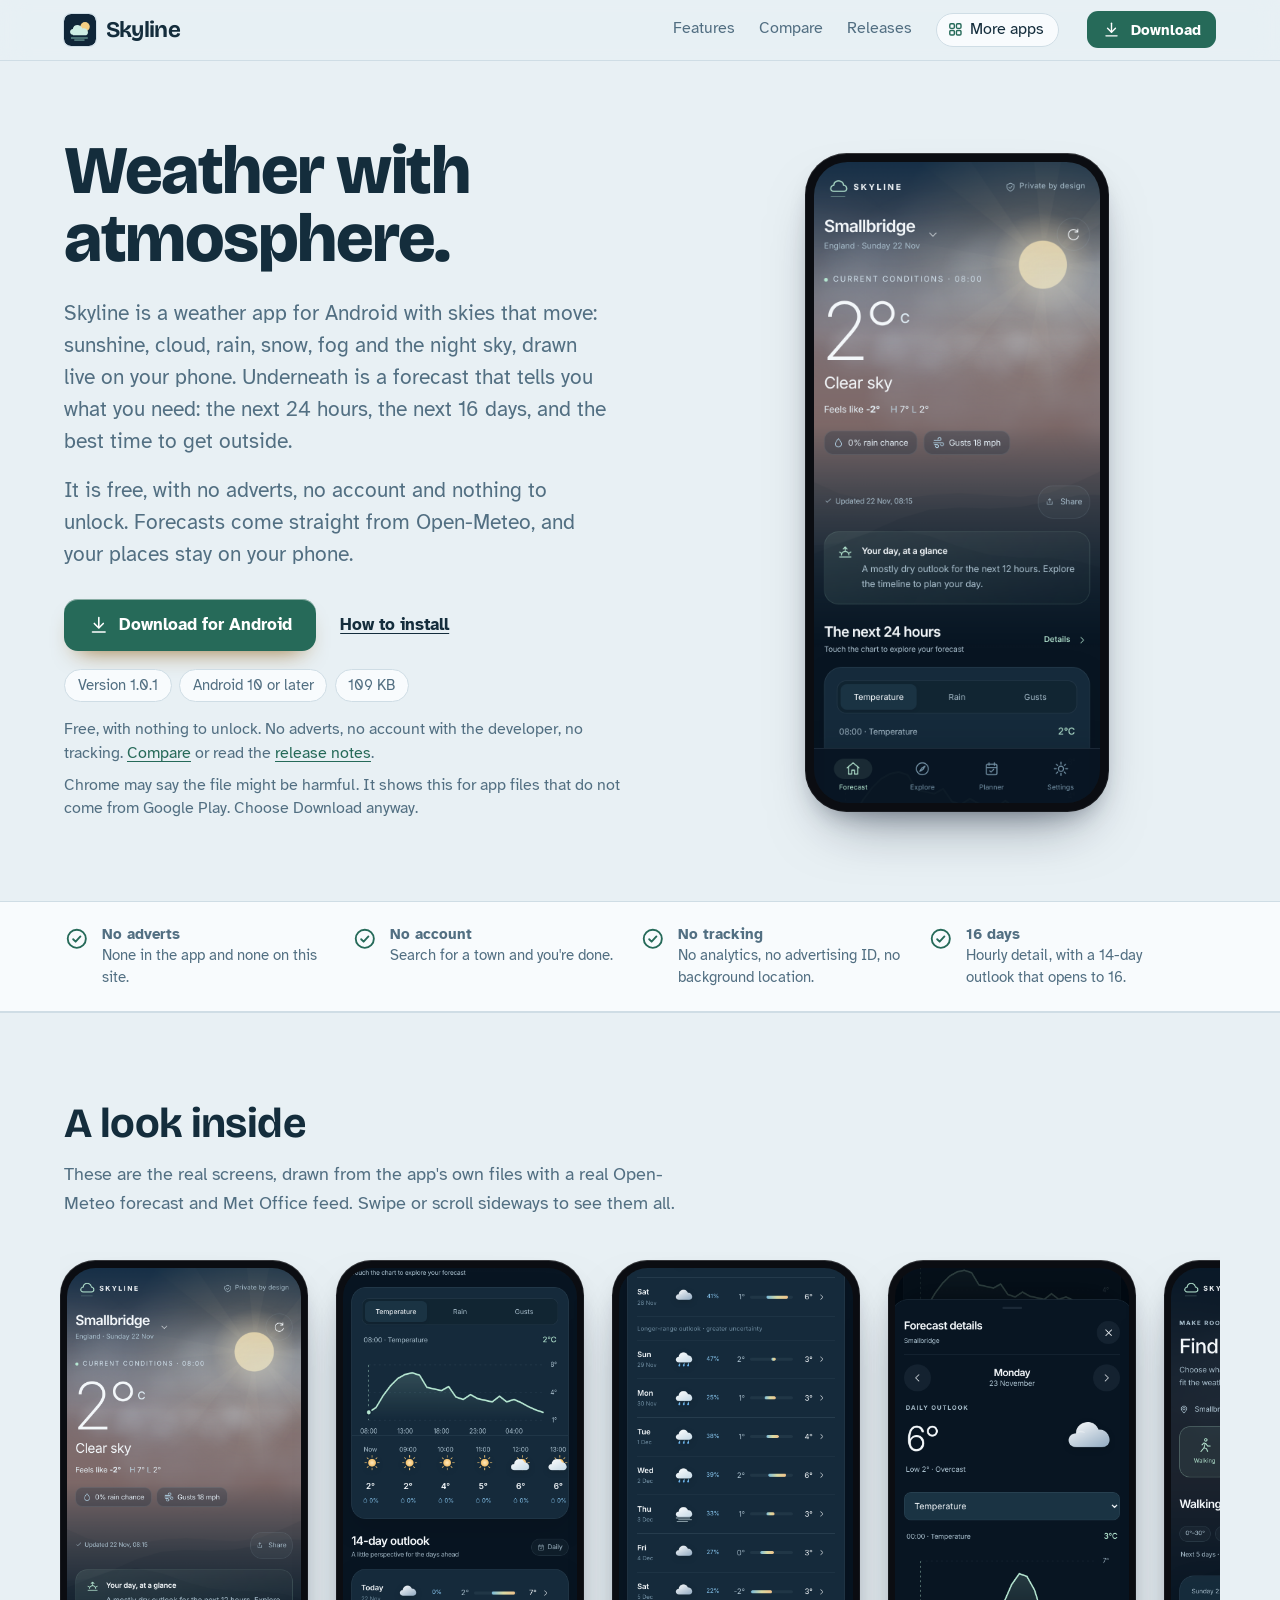
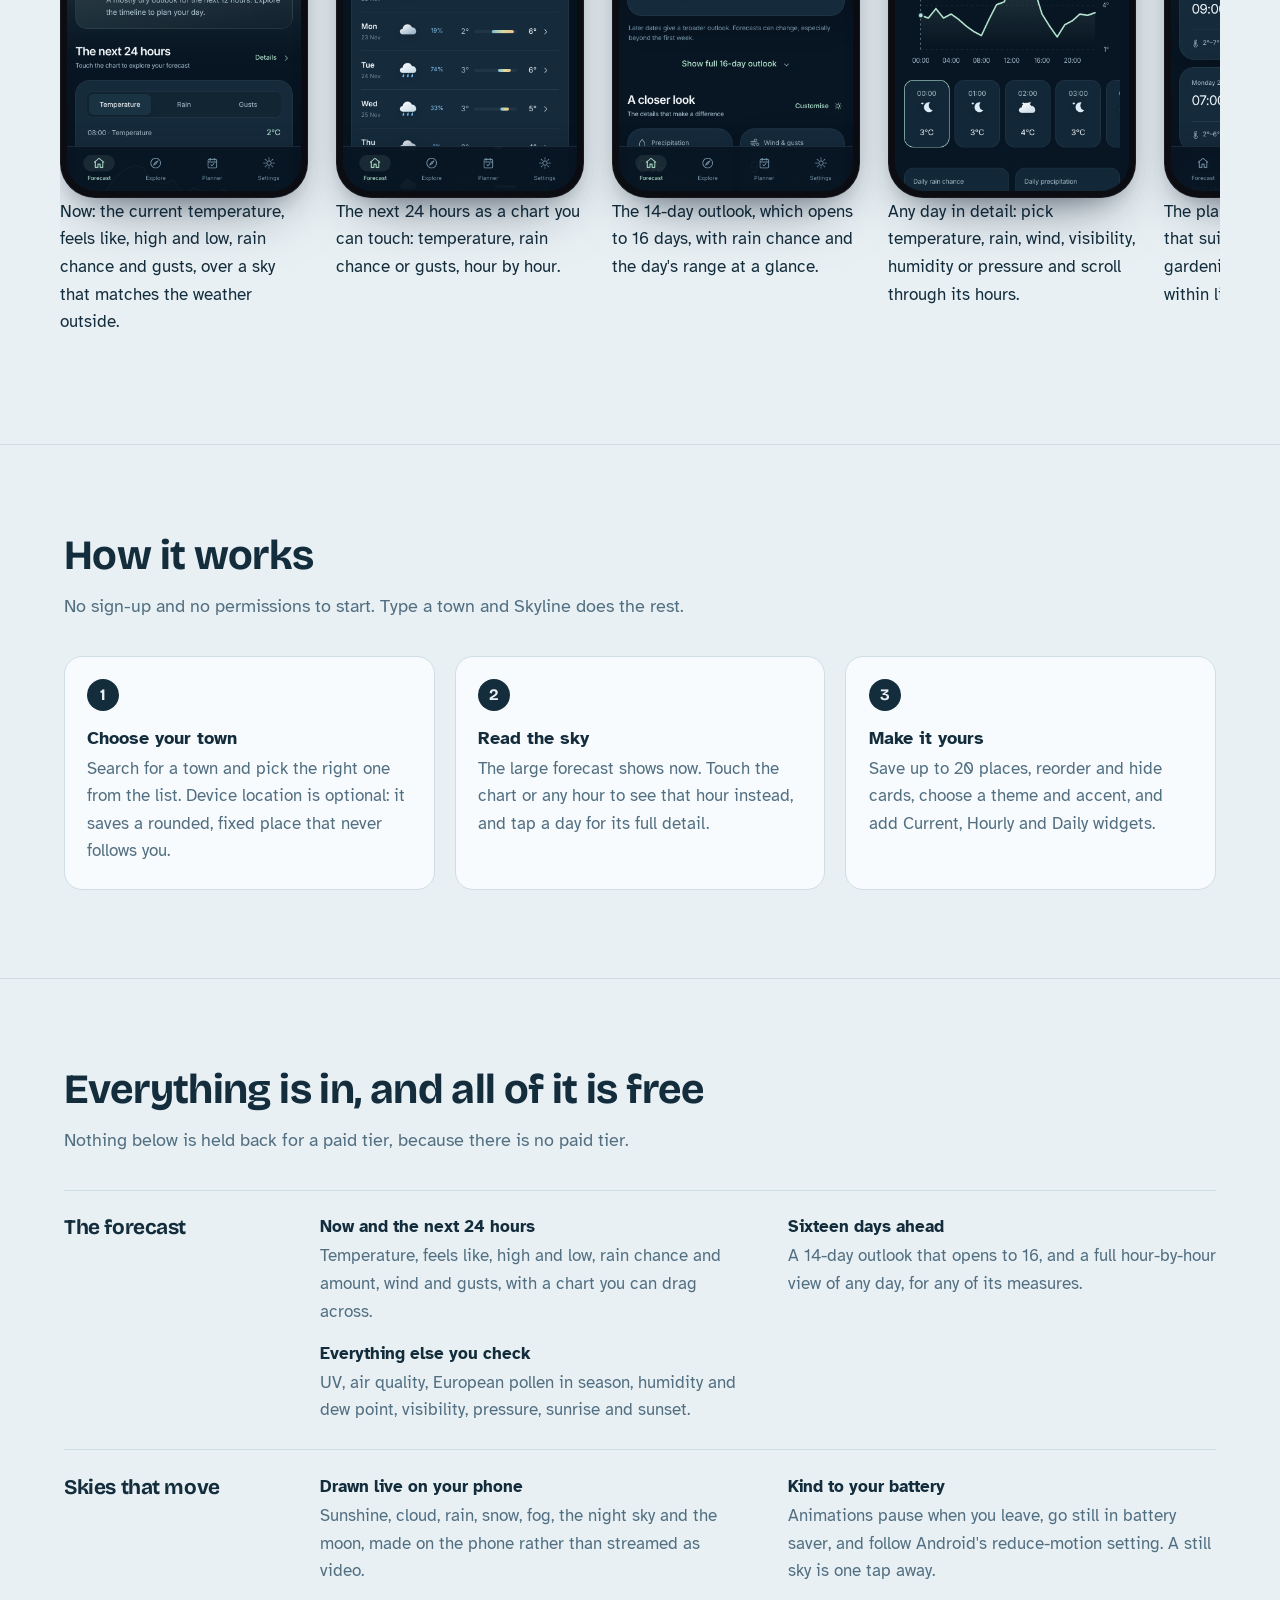
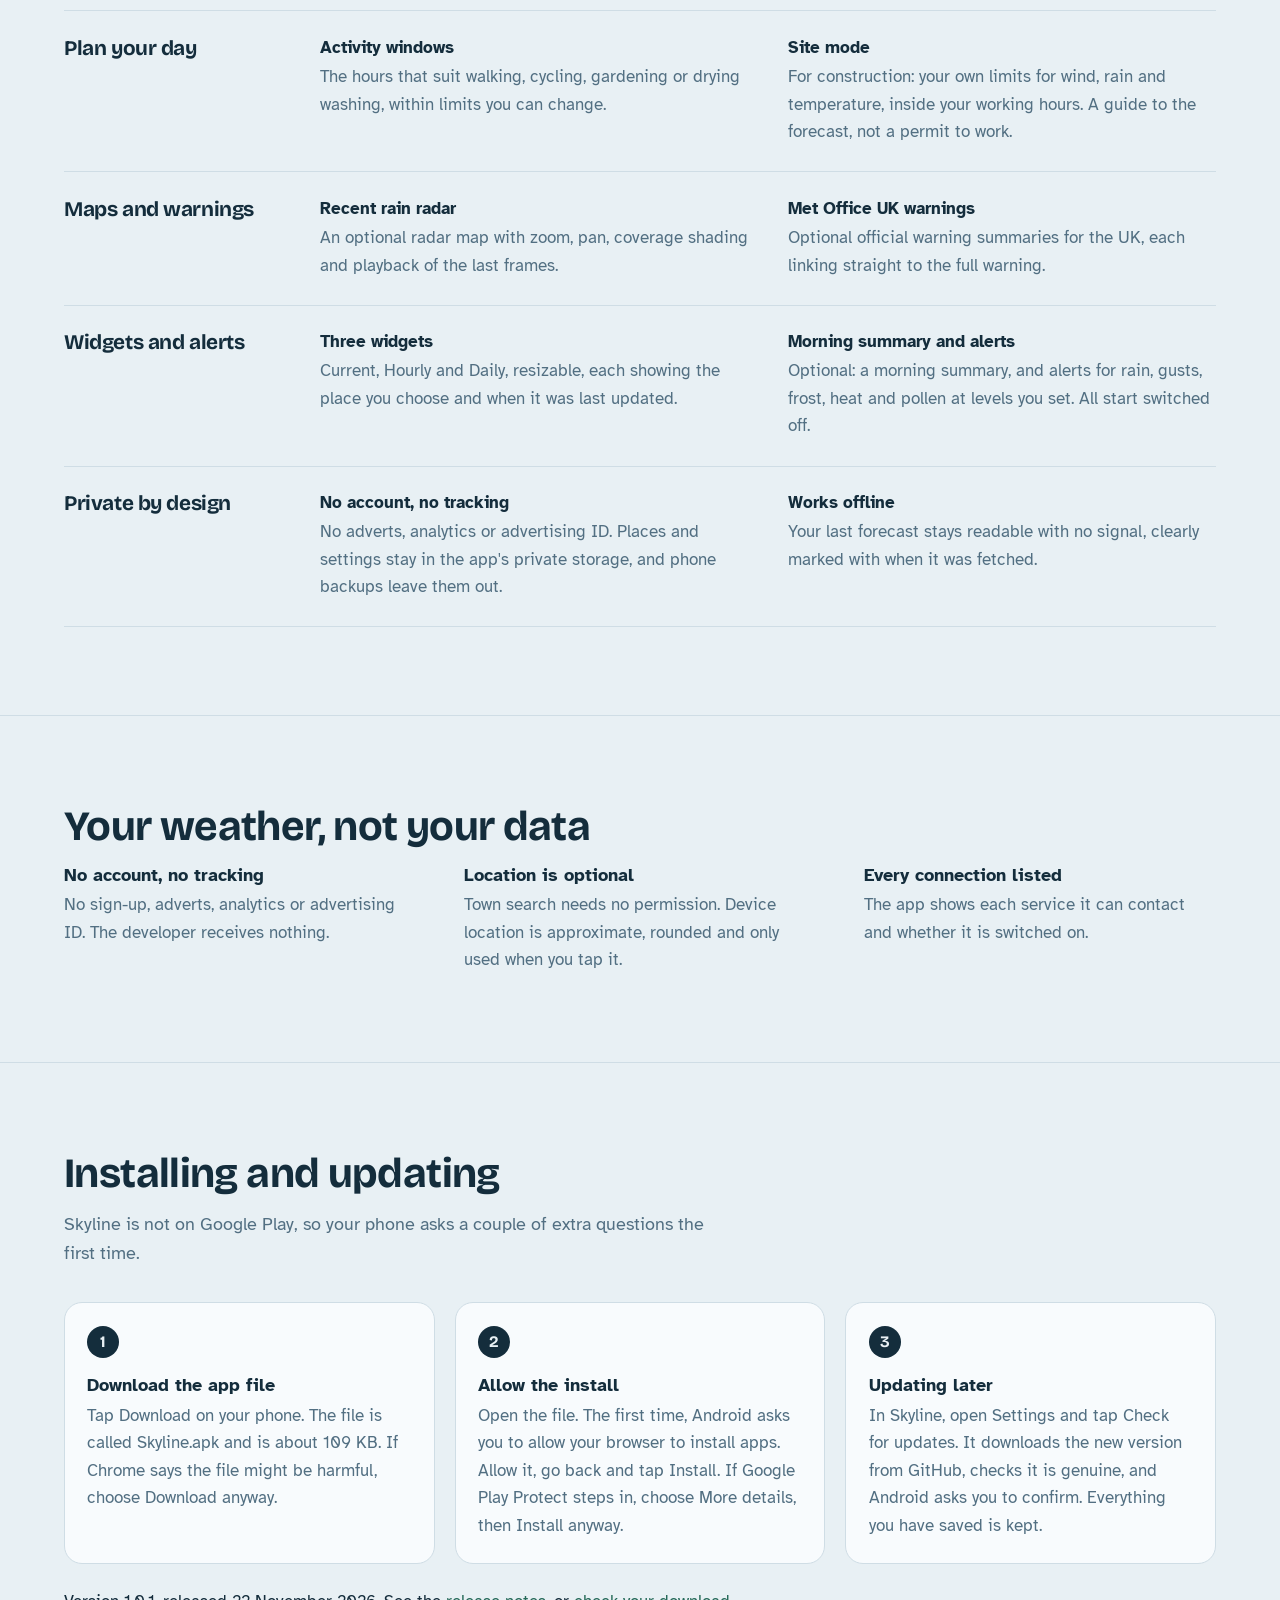
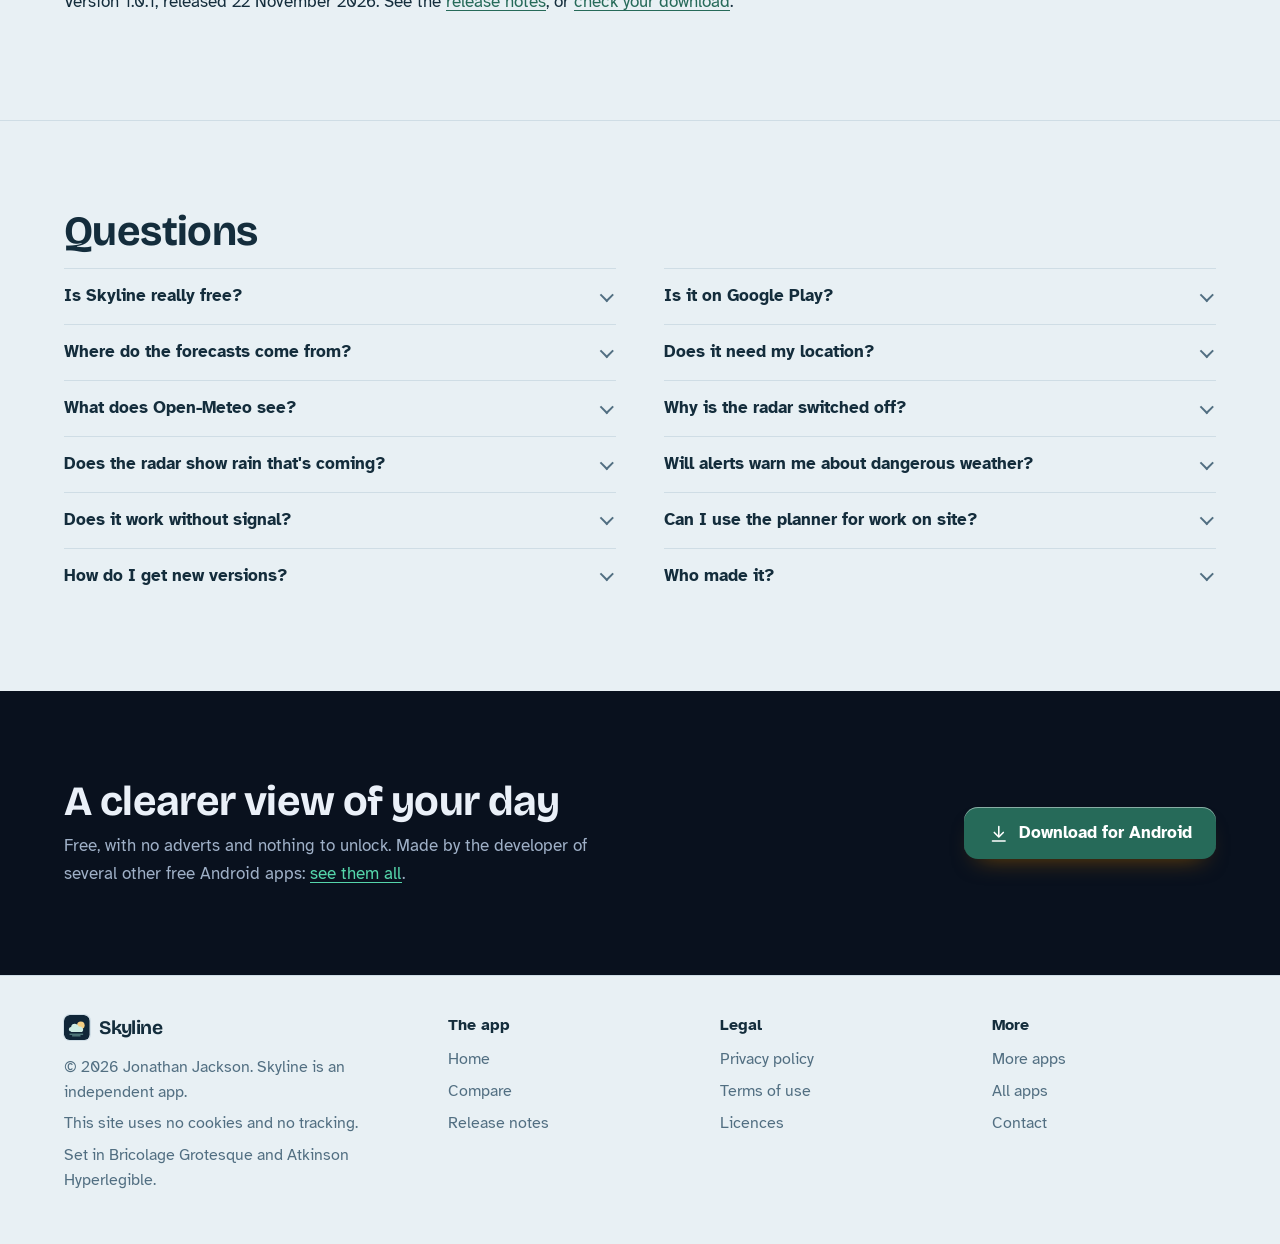
==== index.html @ 141fc707 "Skyline website and release workflow" ====
<!DOCTYPE html>
<html lang="en-GB">
<head>
<meta charset="utf-8">
<meta name="viewport" content="width=device-width, initial-scale=1">
<title>Skyline: a free, private weather app for Android with animated skies</title>
<meta name="description" content="Skyline is a free Android weather app with live animated skies, hourly charts, a 16-day outlook, air quality and pollen, an activity planner, rain radar, Met Office UK warnings and three widgets. No adverts, no account, no tracking.">
<meta name="author" content="Jonathan Jackson">
<link rel="canonical" href="https://customgpter.github.io/skyline/">
<meta name="theme-color" content="#e8f0f4" media="(prefers-color-scheme: light)">
<meta name="theme-color" content="#081522" media="(prefers-color-scheme: dark)">
<meta property="og:type" content="website">
<meta property="og:site_name" content="Skyline">
<meta property="og:title" content="Skyline: a free, private weather app for Android with animated skies">
<meta property="og:description" content="Skyline is a free Android weather app with live animated skies, hourly charts, a 16-day outlook, air quality and pollen, an activity planner, rain radar, Met Office UK warnings and three widgets. No adverts, no account, no tracking.">
<meta property="og:url" content="https://customgpter.github.io/skyline/">
<meta property="og:image" content="https://customgpter.github.io/skyline/assets/og.png">
<meta property="og:image:width" content="1200">
<meta property="og:image:height" content="630">
<meta property="og:image:alt" content="Skyline&#x27;s forecast screen: the current temperature over an animated sky, with the next 24 hours below">
<meta property="og:locale" content="en_GB">
<meta name="twitter:card" content="summary_large_image">
<link rel="icon" href="./assets/favicon.svg" type="image/svg+xml">
<link rel="apple-touch-icon" href="./assets/apple-touch-icon.png">
<link rel="preload" href="./assets/fonts/bricolage-grotesque-latin.woff2" as="font" type="font/woff2" crossorigin>
<link rel="preload" href="./assets/fonts/atkinson-hyperlegible-latin-400-normal.woff2" as="font" type="font/woff2" crossorigin>
<link rel="stylesheet" href="./assets/site.css?v=1">
<link rel="stylesheet" href="./assets/house.css?v=1">
<link rel="stylesheet" href="./assets/apps-list.css?v=1">
<script src="./assets/apps-list.js?v=1" defer></script>
<script type="application/ld+json">{"@context":"https://schema.org","@type":"SoftwareApplication","name":"Skyline","url":"https://customgpter.github.io/skyline/","description":"Skyline is a free Android weather app with live animated skies, hourly charts, a 16-day outlook, air quality and pollen, an activity planner, rain radar, Met Office UK warnings and three widgets. No adverts, no account, no tracking.","applicationCategory":"WeatherApplication","operatingSystem":"Android 10 or later","softwareVersion":"1.0.1","downloadUrl":"https://github.com/CustomGPTer/skyline/releases/latest/download/Skyline.apk","releaseNotes":"https://customgpter.github.io/skyline/releases.html","offers":{"@type":"Offer","price":"0","priceCurrency":"GBP"},"inLanguage":"en-GB","image":"https://customgpter.github.io/skyline/assets/og.png","featureList":["Now and the next 24 hours","Sixteen days ahead","Everything else you check","Drawn live on your phone","Kind to your battery","Activity windows","Site mode","Recent rain radar","Met Office UK warnings","Three widgets","Morning summary and alerts","No account, no tracking"],"author":{"@type":"Person","name":"Jonathan Jackson"}}</script>
<script type="application/ld+json">{"@context":"https://schema.org","@type":"FAQPage","mainEntity":[{"@type":"Question","name":"Is Skyline really free?","acceptedAnswer":{"@type":"Answer","text":"Yes. There is no paid version, no subscription and no adverts, and nothing in the app is locked."}},{"@type":"Question","name":"Is it on Google Play?","acceptedAnswer":{"@type":"Answer","text":"No. Skyline is a personal project and is downloaded from this site as an Android app file. It needs Android 10 or later and an up-to-date Android System WebView, which comes with every current phone."}},{"@type":"Question","name":"Where do the forecasts come from?","acceptedAnswer":{"@type":"Answer","text":"From Open-Meteo, which combines forecasts from national weather services, including the Met Office's models for the UK. Skyline asks Open-Meteo directly. There is no Skyline server in between."}},{"@type":"Question","name":"Does it need my location?","acceptedAnswer":{"@type":"Answer","text":"No. You can search for a town without giving any permission. If you tap Use approximate location, Android gives Skyline a rough position once, which is rounded to about 2 km and saved as a fixed place. It never follows you and never runs in the background."}},{"@type":"Question","name":"What does Open-Meteo see?","acceptedAnswer":{"@type":"Answer","text":"Your IP address, the town names you search for and the rounded position of each place you look at. Open-Meteo says its troubleshooting logs may hold positions and are deleted after 90 days. Skyline is private, but no weather app that fetches a forecast can be anonymous."}},{"@type":"Question","name":"Why is the radar switched off?","acceptedAnswer":{"@type":"Answer","text":"The radar and the Met Office feed contact other services (RainViewer, OpenStreetMap and the Met Office), so they wait until you turn them on. You can switch each off again in Settings."}},{"@type":"Question","name":"Does the radar show rain that's coming?","acceptedAnswer":{"@type":"Answer","text":"No. It shows the last two hours or so of radar, not a forecast. Clear patches on the map are not a promise of dry weather."}},{"@type":"Question","name":"Will alerts warn me about dangerous weather?","acceptedAnswer":{"@type":"Answer","text":"Skyline's alerts are based on the forecast and checked when Android allows, so they can be late. They are not official warnings and not an emergency service. Official UK warnings are in Explore, and on the Met Office website."}},{"@type":"Question","name":"Does it work without signal?","acceptedAnswer":{"@type":"Answer","text":"Yes. Your last forecast for each place stays on the phone and shows when it was fetched. You need a connection to refresh it."}},{"@type":"Question","name":"Can I use the planner for work on site?","acceptedAnswer":{"@type":"Answer","text":"Site mode helps you see when the forecast meets your own limits for wind, rain and temperature. It does not replace your RAMS, equipment limits, permits or judgement on the day."}},{"@type":"Question","name":"How do I get new versions?","acceptedAnswer":{"@type":"Answer","text":"Open Settings and tap Check for updates. Skyline asks GitHub, downloads the new version if there is one, checks it is genuine, and Android asks you to confirm. Your places and settings are kept."}},{"@type":"Question","name":"Who made it?","acceptedAnswer":{"@type":"Answer","text":"Skyline is made by Jonathan Jackson, an independent developer in the United Kingdom. It is not connected with Open-Meteo, the Met Office, RainViewer or OpenStreetMap."}}]}</script>
</head>
<body>
<a class="skip" href="#main">Skip to content</a>
<header class="masthead">
<div class="wrap">
<a class="brand" href="./" aria-label="Skyline home"><svg viewBox="0 0 108 108" aria-hidden="true"><rect width="108" height="108" rx="24" fill="#102638"/><circle cx="71" cy="43" r="16" fill="#F4CE83"/><path fill="#CEEDE4" d="M30,70C17,70 18,51 30,51C30,34 56,31 62,49C78,44 88,65 75,72L30,72Z"/><path d="M25,81L79,81M36,88L68,88" fill="none" stroke="#92CDBE" stroke-width="3" stroke-linecap="round"/></svg><span>Skyline</span></a>
<nav aria-label="Main"><ul><li><a href="./#features">Features</a></li><li><a href="./compare.html">Compare</a></li><li><a href="./releases.html">Releases</a></li><li><a class="more-apps" href="./more-apps.html"><svg class="ico" viewBox="0 0 24 24" aria-hidden="true"><rect x="4" y="4" width="6.5" height="6.5" rx="1.6"/><rect x="13.5" y="4" width="6.5" height="6.5" rx="1.6"/><rect x="4" y="13.5" width="6.5" height="6.5" rx="1.6"/><rect x="13.5" y="13.5" width="6.5" height="6.5" rx="1.6"/></svg>More apps</a></li></ul></nav>
<a class="button small" href="https://github.com/CustomGPTer/skyline/releases/latest/download/Skyline.apk"><svg class="ico" viewBox="0 0 24 24" aria-hidden="true"><path d="M12 4v11"/><path d="M7 10.5l5 5 5-5"/><path d="M5 20h14"/></svg>Download</a>
</div>
</header>
<main id="main">
<div class="hero">
<div class="wrap hero-grid">
<div class="hero-copy">
<h1>Weather with atmosphere.</h1>
<p class="lede">Skyline is a weather app for Android with skies that move: sunshine, cloud, rain, snow, fog and the night sky, drawn live on your phone. Underneath is a forecast that tells you what you need: the next 24 hours, the next 16 days, and the best time to get outside.</p><p class="lede">It is free, with no adverts, no account and nothing to unlock. Forecasts come straight from Open-Meteo, and your places stay on your phone.</p>

<p class="get" id="download"><a class="button" href="https://github.com/CustomGPTer/skyline/releases/latest/download/Skyline.apk"><svg class="ico" viewBox="0 0 24 24" aria-hidden="true"><path d="M12 4v11"/><path d="M7 10.5l5 5 5-5"/><path d="M5 20h14"/></svg>Download for Android</a><a class="aside" href="#install">How to install</a></p>
<ul class="pills"><li>Version 1.0.1</li><li>Android 10 or later</li><li>109 KB</li></ul>
<p class="facts">Free, with nothing to unlock. No adverts, no account with the developer, no tracking. <a href="compare.html">Compare</a> or read the <a href="releases.html">release notes</a>.</p>
<p class="facts">Chrome may say the file might be harmful. It shows this for app files that do not come from Google Play. Choose Download anyway.</p>
</div>
<div class="hero-phone"><div class="phone"><img src="./assets/screens/forecast.png" alt="Now: the current temperature, feels like, high and low, rain chance and gusts, over a sky that matches the weather outside." width="393" height="852" fetchpriority="high"></div></div>
</div>
</div>

<section class="promises" aria-label="In short">
<div class="wrap"><ul><li><svg class="ico" viewBox="0 0 24 24" aria-hidden="true"><circle cx="12" cy="12" r="8.5"/><path d="M8.6 12.4l2.3 2.3 4.5-4.9"/></svg><span><b>No adverts</b><span>None in the app and none on this site.</span></span></li><li><svg class="ico" viewBox="0 0 24 24" aria-hidden="true"><circle cx="12" cy="12" r="8.5"/><path d="M8.6 12.4l2.3 2.3 4.5-4.9"/></svg><span><b>No account</b><span>Search for a town and you&#x27;re done.</span></span></li><li><svg class="ico" viewBox="0 0 24 24" aria-hidden="true"><circle cx="12" cy="12" r="8.5"/><path d="M8.6 12.4l2.3 2.3 4.5-4.9"/></svg><span><b>No tracking</b><span>No analytics, no advertising ID, no background location.</span></span></li><li><svg class="ico" viewBox="0 0 24 24" aria-hidden="true"><circle cx="12" cy="12" r="8.5"/><path d="M8.6 12.4l2.3 2.3 4.5-4.9"/></svg><span><b>16 days</b><span>Hourly detail, with a 14-day outlook that opens to 16.</span></span></li></ul></div>
</section>

<section id="screens" aria-labelledby="screens-h">
<div class="wrap">
<h2 id="screens-h">A look inside</h2>
<p class="intro">These are the real screens, drawn from the app&#x27;s own files with a real Open-Meteo forecast and Met Office feed. Swipe or scroll sideways to see them all.</p>
<div class="gallery" tabindex="0" role="region" aria-label="Screens from Skyline"><figure class="shot"><div class="phone"><img src="./assets/screens/forecast.png" alt="Now: the current temperature, feels like, high and low, rain chance and gusts, over a sky that matches the weather outside." width="393" height="852" loading="eager" decoding="async"></div><figcaption>Now: the current temperature, feels like, high and low, rain chance and gusts, over a sky that matches the weather outside.</figcaption></figure><figure class="shot"><div class="phone"><img src="./assets/screens/hourly.png" alt="The next 24 hours as a chart you can touch: temperature, rain chance or gusts, hour by hour." width="393" height="852" loading="eager" decoding="async"></div><figcaption>The next 24 hours as a chart you can touch: temperature, rain chance or gusts, hour by hour.</figcaption></figure><figure class="shot"><div class="phone"><img src="./assets/screens/daily.png" alt="The 14-day outlook, which opens to 16 days, with rain chance and the day&#x27;s range at a glance." width="393" height="852" loading="eager" decoding="async"></div><figcaption>The 14-day outlook, which opens to 16 days, with rain chance and the day&#x27;s range at a glance.</figcaption></figure><figure class="shot"><div class="phone"><img src="./assets/screens/details.png" alt="Any day in detail: pick temperature, rain, wind, visibility, humidity or pressure and scroll through its hours." width="393" height="852" loading="eager" decoding="async"></div><figcaption>Any day in detail: pick temperature, rain, wind, visibility, humidity or pressure and scroll through its hours.</figcaption></figure><figure class="shot"><div class="phone"><img src="./assets/screens/planner.png" alt="The planner finds the windows that suit walking, cycling, gardening or drying washing, within limits you set." width="393" height="852" loading="eager" decoding="async"></div><figcaption>The planner finds the windows that suit walking, cycling, gardening or drying washing, within limits you set.</figcaption></figure><figure class="shot"><div class="phone"><img src="./assets/screens/warnings.png" alt="Official Met Office UK warnings, each linked to the full warning. Off until you switch it on." width="393" height="852" loading="eager" decoding="async"></div><figcaption>Official Met Office UK warnings, each linked to the full warning. Off until you switch it on.</figcaption></figure><figure class="shot"><div class="phone"><img src="./assets/screens/privacy.png" alt="Privacy in plain language: every connection the app can make, and whether it is on." width="393" height="852" loading="eager" decoding="async"></div><figcaption>Privacy in plain language: every connection the app can make, and whether it is on.</figcaption></figure><figure class="shot"><div class="phone"><img src="./assets/screens/forecast-light.png" alt="The same forecast in the daylight theme. There are also dark, AMOLED black and follow-system themes." width="393" height="852" loading="eager" decoding="async"></div><figcaption>The same forecast in the daylight theme. There are also dark, AMOLED black and follow-system themes.</figcaption></figure></div>
</div>
</section>

<section id="how" aria-labelledby="how-h">
<div class="wrap">
<h2 id="how-h">How it works</h2>
<p class="intro">No sign-up and no permissions to start. Type a town and Skyline does the rest.</p>
<ol class="steps"><li><h3>Choose your town</h3><p>Search for a town and pick the right one from the list. Device location is optional: it saves a rounded, fixed place that never follows you.</p></li><li><h3>Read the sky</h3><p>The large forecast shows now. Touch the chart or any hour to see that hour instead, and tap a day for its full detail.</p></li><li><h3>Make it yours</h3><p>Save up to 20 places, reorder and hide cards, choose a theme and accent, and add Current, Hourly and Daily widgets.</p></li></ol>
</div>
</section>

<section id="features" aria-labelledby="features-h">
<div class="wrap">
<h2 id="features-h">Everything is in, and all of it is free</h2>
<p class="intro">Nothing below is held back for a paid tier, because there is no paid tier.</p>
<div class="groups"><div class="group"><h3>The forecast</h3><dl><div><dt>Now and the next 24 hours</dt><dd>Temperature, feels like, high and low, rain chance and amount, wind and gusts, with a chart you can drag across.</dd></div><div><dt>Sixteen days ahead</dt><dd>A 14-day outlook that opens to 16, and a full hour-by-hour view of any day, for any of its measures.</dd></div><div><dt>Everything else you check</dt><dd>UV, air quality, European pollen in season, humidity and dew point, visibility, pressure, sunrise and sunset.</dd></div></dl></div><div class="group"><h3>Skies that move</h3><dl><div><dt>Drawn live on your phone</dt><dd>Sunshine, cloud, rain, snow, fog, the night sky and the moon, made on the phone rather than streamed as video.</dd></div><div><dt>Kind to your battery</dt><dd>Animations pause when you leave, go still in battery saver, and follow Android's reduce-motion setting. A still sky is one tap away.</dd></div></dl></div><div class="group"><h3>Plan your day</h3><dl><div><dt>Activity windows</dt><dd>The hours that suit walking, cycling, gardening or drying washing, within limits you can change.</dd></div><div><dt>Site mode</dt><dd>For construction: your own limits for wind, rain and temperature, inside your working hours. A guide to the forecast, not a permit to work.</dd></div></dl></div><div class="group"><h3>Maps and warnings</h3><dl><div><dt>Recent rain radar</dt><dd>An optional radar map with zoom, pan, coverage shading and playback of the last frames.</dd></div><div><dt>Met Office UK warnings</dt><dd>Optional official warning summaries for the UK, each linking straight to the full warning.</dd></div></dl></div><div class="group"><h3>Widgets and alerts</h3><dl><div><dt>Three widgets</dt><dd>Current, Hourly and Daily, resizable, each showing the place you choose and when it was last updated.</dd></div><div><dt>Morning summary and alerts</dt><dd>Optional: a morning summary, and alerts for rain, gusts, frost, heat and pollen at levels you set. All start switched off.</dd></div></dl></div><div class="group"><h3>Private by design</h3><dl><div><dt>No account, no tracking</dt><dd>No adverts, analytics or advertising ID. Places and settings stay in the app's private storage, and phone backups leave them out.</dd></div><div><dt>Works offline</dt><dd>Your last forecast stays readable with no signal, clearly marked with when it was fetched.</dd></div></dl></div></div>
</div>
</section>

<section id="privacy" aria-labelledby="privacy-h">
<div class="wrap">
<h2 id="privacy-h">Your weather, not your data</h2>
<ul class="plain"><li><h3>No account, no tracking</h3><p>No sign-up, adverts, analytics or advertising ID. The developer receives nothing.</p></li><li><h3>Location is optional</h3><p>Town search needs no permission. Device location is approximate, rounded and only used when you tap it.</p></li><li><h3>Every connection listed</h3><p>The app shows each service it can contact and whether it is switched on.</p></li></ul>
</div>
</section>

<section id="install" aria-labelledby="install-h">
<div class="wrap">
<h2 id="install-h">Installing and updating</h2>
<p class="intro">Skyline is not on Google Play, so your phone asks a couple of extra questions the first time.</p>
<ol class="steps"><li><h3>Download the app file</h3><p>Tap Download on your phone. The file is called Skyline.apk and is about 109 KB. If Chrome says the file might be harmful, choose Download anyway.</p></li><li><h3>Allow the install</h3><p>Open the file. The first time, Android asks you to allow your browser to install apps. Allow it, go back and tap Install. If Google Play Protect steps in, choose More details, then Install anyway.</p></li><li><h3>Updating later</h3><p>In Skyline, open Settings and tap Check for updates. It downloads the new version from GitHub, checks it is genuine, and Android asks you to confirm. Everything you have saved is kept.</p></li></ol>
<p class="after-table">Version 1.0.1, released 22 November 2026. See the <a href="releases.html">release notes</a>, or <a href="releases.html#checking">check your download</a>.</p>
</div>
</section>

<section id="questions" aria-labelledby="questions-h">
<div class="wrap">
<h2 id="questions-h">Questions</h2>
<div class="faq"><details><summary>Is Skyline really free?</summary><p>Yes. There is no paid version, no subscription and no adverts, and nothing in the app is locked.</p></details><details><summary>Is it on Google Play?</summary><p>No. Skyline is a personal project and is downloaded from this site as an Android app file. It needs Android 10 or later and an up-to-date Android System WebView, which comes with every current phone.</p></details><details><summary>Where do the forecasts come from?</summary><p>From Open-Meteo, which combines forecasts from national weather services, including the Met Office's models for the UK. Skyline asks Open-Meteo directly. There is no Skyline server in between.</p></details><details><summary>Does it need my location?</summary><p>No. You can search for a town without giving any permission. If you tap Use approximate location, Android gives Skyline a rough position once, which is rounded to about 2 km and saved as a fixed place. It never follows you and never runs in the background.</p></details><details><summary>What does Open-Meteo see?</summary><p>Your IP address, the town names you search for and the rounded position of each place you look at. Open-Meteo says its troubleshooting logs may hold positions and are deleted after 90 days. Skyline is private, but no weather app that fetches a forecast can be anonymous.</p></details><details><summary>Why is the radar switched off?</summary><p>The radar and the Met Office feed contact other services (RainViewer, OpenStreetMap and the Met Office), so they wait until you turn them on. You can switch each off again in Settings.</p></details><details><summary>Does the radar show rain that&#x27;s coming?</summary><p>No. It shows the last two hours or so of radar, not a forecast. Clear patches on the map are not a promise of dry weather.</p></details><details><summary>Will alerts warn me about dangerous weather?</summary><p>Skyline's alerts are based on the forecast and checked when Android allows, so they can be late. They are not official warnings and not an emergency service. Official UK warnings are in Explore, and on the Met Office website.</p></details><details><summary>Does it work without signal?</summary><p>Yes. Your last forecast for each place stays on the phone and shows when it was fetched. You need a connection to refresh it.</p></details><details><summary>Can I use the planner for work on site?</summary><p>Site mode helps you see when the forecast meets your own limits for wind, rain and temperature. It does not replace your RAMS, equipment limits, permits or judgement on the day.</p></details><details><summary>How do I get new versions?</summary><p>Open Settings and tap Check for updates. Skyline asks GitHub, downloads the new version if there is one, checks it is genuine, and Android asks you to confirm. Your places and settings are kept.</p></details><details><summary>Who made it?</summary><p>Skyline is made by Jonathan Jackson, an independent developer in the United Kingdom. It is not connected with Open-Meteo, the Met Office, RainViewer or OpenStreetMap.</p></details></div>
</div>
</section>

<section class="closing" aria-labelledby="closing-h">
<div class="wrap">
<div><h2 id="closing-h">A clearer view of your day</h2><p>Free, with no adverts and nothing to unlock. Made by the developer of several other free Android apps: <a href="more-apps.html">see them all</a>.</p></div>
<a class="button" href="https://github.com/CustomGPTer/skyline/releases/latest/download/Skyline.apk"><svg class="ico" viewBox="0 0 24 24" aria-hidden="true"><path d="M12 4v11"/><path d="M7 10.5l5 5 5-5"/><path d="M5 20h14"/></svg>Download for Android</a>
</div>
</section>
</main>
<footer class="colophon">
<div class="wrap">
<div>
<a class="brand" href="./" aria-label="Skyline home"><svg viewBox="0 0 108 108" aria-hidden="true"><rect width="108" height="108" rx="24" fill="#102638"/><circle cx="71" cy="43" r="16" fill="#F4CE83"/><path fill="#CEEDE4" d="M30,70C17,70 18,51 30,51C30,34 56,31 62,49C78,44 88,65 75,72L30,72Z"/><path d="M25,81L79,81M36,88L68,88" fill="none" stroke="#92CDBE" stroke-width="3" stroke-linecap="round"/></svg><span>Skyline</span></a>
<p>&copy; 2026 Jonathan Jackson. Skyline is an independent app.</p>
<p>This site uses no cookies and no tracking.</p>
<p>Set in Bricolage Grotesque and Atkinson Hyperlegible.</p>
</div>
<nav aria-label="The app"><h2>The app</h2><ul>
<li><a href="./">Home</a></li>
<li><a href="./compare.html">Compare</a></li>
<li><a href="./releases.html">Release notes</a></li>

</ul></nav>
<nav aria-label="Legal"><h2>Legal</h2><ul>
<li><a href="./privacy.html">Privacy policy</a></li>
<li><a href="./terms.html">Terms of use</a></li>
<li><a href="./licences.html">Licences</a></li>
</ul></nav>
<nav aria-label="More"><h2>More</h2><ul>
<li><a href="./more-apps.html">More apps</a></li>
<li><a href="https://customgpter.github.io/">All apps</a></li>
<li><a href="https://github.com/CustomGPTer/skyline/issues">Contact</a></li>
</ul></nav>
</div>
</footer>
</body>
</html>
---- assets/site.css ----
@font-face{font-family:"Bricolage Grotesque";src:url("fonts/bricolage-grotesque-latin.woff2") format("woff2");font-weight:200 800;font-style:normal;font-display:swap}
@font-face{font-family:"Atkinson Hyperlegible";src:url("fonts/atkinson-hyperlegible-latin-400-normal.woff2") format("woff2");font-weight:400;font-style:normal;font-display:swap}
@font-face{font-family:"Atkinson Hyperlegible";src:url("fonts/atkinson-hyperlegible-latin-700-normal.woff2") format("woff2");font-weight:700;font-style:normal;font-display:swap}

/* Daylight page, night-time camera. The lamp colour is kept for the one thing to press and for what the camera has seen. */
:root{
  --page:#f2f5f9; --panel:#ffffff; --raised:#e8edf3; --ink:#0d1a2b; --soft:#465468; --rule:#d2dae4;
  --accent:#0a6a55; --accent-ink:#ffffff; --warn:#8a5200; --rec:#d3302f;
  --lamp:#ffb347; --lamp-ink:#231400; --lamp-text:#8a5200;
  --night:#09111e; --night-2:#111d30; --night-3:#1a2a43; --night-ink:#eaf0f8; --night-soft:#9fb0c7; --night-rule:#24364f; --iris:#55d6ab;
  --display:"Bricolage Grotesque","Atkinson Hyperlegible",system-ui,sans-serif;
  --sans:"Atkinson Hyperlegible",system-ui,-apple-system,"Segoe UI",Roboto,sans-serif;
  --mono:ui-monospace,SFMono-Regular,Menlo,Consolas,"Liberation Mono",monospace;
  color-scheme:light dark;
}
@media (prefers-color-scheme:dark){
  :root{--page:#0a111b; --panel:#111a27; --raised:#182434; --ink:#e9eef5; --soft:#a0aec0; --rule:#243247;
    --accent:#55d6ab; --accent-ink:#00281d; --warn:#ffb347; --rec:#ff6163; --lamp-text:#ffb347}
}

*,*::before,*::after{box-sizing:border-box}
html{-webkit-text-size-adjust:100%;scroll-behavior:smooth;scroll-padding-top:5.5rem}
@media (prefers-reduced-motion:reduce){html{scroll-behavior:auto}}
body{margin:0;background:var(--page);color:var(--ink);font:400 1.0625rem/1.62 var(--sans);text-rendering:optimizeLegibility;-webkit-font-smoothing:antialiased}
img,svg{max-width:100%;display:block}
a{color:var(--accent);text-decoration-thickness:.07em;text-underline-offset:.2em}
a:hover{text-decoration-thickness:.13em}
:focus-visible{outline:3px solid var(--lamp);outline-offset:3px;border-radius:6px}
code{font:.9em/1 var(--mono);overflow-wrap:anywhere}
h1,h2,h3{font-family:var(--display);font-weight:700;letter-spacing:-.015em;line-height:1.08;margin:0;text-wrap:balance}
p{margin:0 0 1rem}
.skip{position:absolute;left:-999px;top:0;background:var(--ink);color:var(--page);padding:.6rem 1rem;z-index:30;border-radius:0 0 8px 0}
.skip:focus{left:0}
.sr{position:absolute;width:1px;height:1px;overflow:hidden;clip-path:inset(50%);white-space:nowrap}
.wrap{width:min(72rem,100% - 2.5rem);margin-inline:auto}
.measure{max-width:44rem}
.ico{width:1.25em;height:1.25em;flex:none;fill:none;stroke:currentColor;stroke-width:1.75;stroke-linecap:round;stroke-linejoin:round}

/* ---------- masthead */
.masthead{position:sticky;top:0;z-index:20;background:color-mix(in srgb,var(--page) 88%,transparent);-webkit-backdrop-filter:blur(14px) saturate(1.3);backdrop-filter:blur(14px) saturate(1.3);border-bottom:1px solid var(--rule)}
.masthead .wrap{display:flex;flex-wrap:wrap;align-items:center;gap:.35rem 1.75rem;padding-block:.7rem}
.brand{display:inline-flex;align-items:center;gap:.6rem;font:700 1.4rem/1 var(--display);letter-spacing:-.03em;color:var(--ink);text-decoration:none;margin-right:auto}
.brand svg{width:2rem;height:2rem;flex:none;border-radius:.5rem;box-shadow:0 0 0 1px var(--rule)}
.masthead nav ul{display:flex;flex-wrap:wrap;align-items:center;gap:.15rem 1.5rem;list-style:none;margin:0;padding:0;font-size:1rem;line-height:1.3}
.masthead nav a{display:inline-flex;align-items:center;gap:.4rem;color:var(--soft);text-decoration:none;padding-block:.45rem;border-bottom:2px solid transparent}
.masthead nav a:hover{color:var(--ink)}
.masthead nav a[aria-current="page"]{color:var(--ink);border-bottom-color:var(--lamp)}
.masthead nav a.more-apps{color:var(--ink);border:1px solid var(--rule);border-radius:999px;padding:.34rem .85rem .34rem .65rem;background:var(--panel)}
.masthead nav a.more-apps .ico{width:1.05em;height:1.05em;color:var(--accent);stroke-width:2}
.masthead nav a.more-apps:hover,.masthead nav a.more-apps[aria-current="page"]{border-color:var(--accent)}
.button{display:inline-flex;align-items:center;gap:.6rem;background:var(--lamp);color:var(--lamp-ink);font:700 1.08rem/1.2 var(--sans);text-decoration:none;padding:.95rem 1.5rem;border-radius:14px;box-shadow:0 1px 0 rgba(255,255,255,.45) inset,0 12px 24px -14px rgba(138,82,0,.9)}
.button:hover{background:#ffc56e}
.button:active{transform:translateY(1px)}
.button.small{font-size:.95rem;padding:.55rem .95rem;border-radius:11px;box-shadow:none}
.button.quiet{background:none;box-shadow:none;border:1px solid var(--rule);color:var(--ink)}
.button.quiet:hover{border-color:var(--ink);background:none}
@media (max-width:52rem){
  .masthead nav{order:3;flex:1 0 100%}
  .masthead nav ul{gap:.1rem .85rem;font-size:.95rem}
  .masthead nav .wide{display:none}
}
@media (max-width:24rem){.masthead nav a.more-apps .ico{display:none}.masthead nav a.more-apps{padding-inline:.7rem}}

/* ---------- hero */
.hero{padding-block:clamp(2.2rem,6vw,4.75rem) clamp(2.5rem,6vw,4.5rem);overflow:hidden}
.hero-grid{display:grid;gap:clamp(2.25rem,5vw,4rem);align-items:center}
@media (min-width:62rem){.hero-grid{grid-template-columns:minmax(0,11fr) minmax(0,10fr)}}
.hero h1{font-size:clamp(2.6rem,6vw,4.25rem);font-weight:800;line-height:1;letter-spacing:-.022em;margin-bottom:1.5rem}
.lede{font-size:clamp(1.14rem,2vw,1.3rem);line-height:1.55;color:var(--soft);margin:0 0 1rem;max-width:34rem}
.get{display:flex;flex-wrap:wrap;align-items:center;gap:.9rem 1.5rem;margin:1.8rem 0 1.1rem}
.get .aside{font-weight:700;color:var(--ink)}
.facts{font-size:.98rem;line-height:1.5;color:var(--soft);margin:0 0 .5rem;max-width:36rem}
.pills{display:flex;flex-wrap:wrap;gap:.45rem;list-style:none;margin:0 0 1rem;padding:0;font-size:.95rem}
.pills li{border:1px solid var(--rule);border-radius:999px;padding:.22rem .8rem;background:var(--panel);color:var(--soft)}

/* the monitor: the camera's view, the day beneath it, and the alert it sends */
.monitor{position:relative;max-width:36rem;margin-inline:auto;width:100%;padding-bottom:3.1rem}
@media (min-width:62rem){.monitor{margin-inline:auto 0}}
.screen{position:relative;background:var(--night);border-radius:22px;padding:.6rem;box-shadow:0 0 0 1px var(--night-rule),0 30px 60px -30px rgba(9,17,30,.75)}
.cam{position:relative;border-radius:15px;overflow:hidden;aspect-ratio:16/10;background:#0b1626}
.cam svg{width:100%;height:100%}
.cam text{font:700 15px var(--sans);fill:#231400}
.hud{position:absolute;display:inline-flex;align-items:center;gap:.4rem;font:700 .76rem/1 var(--sans);color:var(--night-ink);background:rgba(6,12,22,.62);border-radius:999px;padding:.38rem .65rem;letter-spacing:.01em}
.hud i{width:.5rem;height:.5rem;border-radius:50%;background:var(--iris)}
.hud.watching{left:.7rem;top:.7rem}
.hud.rec{right:.7rem;top:.7rem}
.hud.rec i{background:#ff5a5c}
.hud.stamp{left:.7rem;bottom:.7rem;font:400 .74rem/1 var(--mono);border-radius:6px;color:#d5deea}
.hud.place{right:.7rem;bottom:.7rem;border-radius:6px;font-weight:400;color:#d5deea}
.day{padding:.85rem .55rem 2rem;color:var(--night-soft);font-size:.8rem;line-height:1.2}
.day-head{display:flex;justify-content:space-between;margin-bottom:.6rem}
.day-head b{color:var(--night-ink)}
.track{position:relative;height:1.5rem;border-radius:7px;background:repeating-linear-gradient(90deg,var(--night-3) 0 1px,transparent 1px calc(100% / 24)),var(--night-2);box-shadow:inset 0 0 0 1px var(--night-rule)}
.ev{position:absolute;top:3px;bottom:3px;width:max(5px,1.1%);border-radius:3px;background:var(--iris);left:var(--at)}
.ev.seen{background:var(--lamp)}
.now{position:absolute;top:-4px;bottom:-4px;left:var(--at);width:2px;background:var(--night-ink);border-radius:2px}
.hours{display:flex;justify-content:space-between;margin-top:.4rem;font-size:.72rem}
.alert{position:absolute;right:-.4rem;bottom:0;display:flex;align-items:center;gap:.75rem;width:min(19rem,88%);background:var(--panel);color:var(--ink);border:1px solid var(--rule);border-radius:16px;padding:.65rem .8rem;box-shadow:0 18px 36px -18px rgba(9,17,30,.55)}
.alert .thumb{flex:none;width:3.1rem;height:3.1rem;border-radius:10px;background:linear-gradient(160deg,#16263d,#0b1626);position:relative;overflow:hidden}
.alert .thumb::before{content:"";position:absolute;left:50%;bottom:0;width:38%;height:62%;translate:-50% 0;border-radius:40% 40% 0 0;background:#6f86a6}
.alert .thumb::after{content:"";position:absolute;left:50%;top:14%;width:26%;aspect-ratio:1;translate:-50% 0;border-radius:50%;background:#8ea4c2}
.alert b{display:block;font-size:.98rem;line-height:1.25}
.alert span{display:block;font-size:.86rem;color:var(--soft);line-height:1.3}
.alert .dot{flex:none;width:.6rem;height:.6rem;border-radius:50%;background:var(--lamp);margin-left:auto;box-shadow:0 0 0 4px color-mix(in srgb,var(--lamp) 25%,transparent)}
@media (max-width:26rem){.alert{right:0}}
@media (prefers-reduced-motion:no-preference){
  .cam .spill{animation:vg-in .9s ease-out .25s both}
  .cam .who{animation:vg-step .9s cubic-bezier(.2,.8,.25,1) .9s both}
  .cam .mark{animation:vg-lock .45s cubic-bezier(.3,1.4,.5,1) 1.7s both;transform-box:fill-box;transform-origin:center}
  .hud.rec{animation:vg-in .3s ease-out 2.05s both}
  .hud.rec i{animation:vg-blink 1.2s steps(2,jump-none) 2.3s 4}
  .ev.seen,.now{animation:vg-pop .4s cubic-bezier(.3,1.5,.5,1) 2.4s both}
  .alert{animation:vg-rise .6s cubic-bezier(.2,.8,.25,1) 2.9s both}
  @keyframes vg-in{from{opacity:0}to{opacity:1}}
  @keyframes vg-step{from{opacity:0;transform:translateX(18px)}to{opacity:1;transform:none}}
  @keyframes vg-lock{from{opacity:0;transform:scale(1.12)}to{opacity:1;transform:none}}
  @keyframes vg-blink{from{opacity:1}to{opacity:.25}}
  @keyframes vg-pop{from{opacity:0;transform:scaleY(.2)}to{opacity:1;transform:none}}
  @keyframes vg-rise{from{opacity:0;transform:translateY(14px)}to{opacity:1;transform:none}}
}

/* ---------- sections */
section{padding-block:clamp(3rem,7vw,5.5rem)}
section + section{border-top:1px solid var(--rule)}
h2{font-size:clamp(1.8rem,3.6vw,2.6rem);margin-bottom:.9rem}
h3{font:700 1.1rem/1.3 var(--sans);letter-spacing:0;margin:0 0 .3rem}
.intro{color:var(--soft);max-width:40rem;margin-bottom:2.2rem;font-size:1.1rem}

.promises{padding-block:0;border-block:1px solid var(--rule);background:var(--panel)}
.promises ul{list-style:none;margin:0;padding:0;display:grid;grid-template-columns:repeat(auto-fit,minmax(min(100%,14rem),1fr))}
.promises li{display:flex;gap:.8rem;align-items:flex-start;padding:1.4rem 1.5rem 1.4rem 0}
.promises .ico{width:1.6rem;height:1.6rem;color:var(--accent);margin-top:.1rem}
.promises b{display:block;line-height:1.3}
.promises span{color:var(--soft);font-size:.96rem;line-height:1.45;display:block}
.hero + .promises{border-top:1px solid var(--rule)}

.steps{list-style:none;counter-reset:s;margin:0;padding:0;display:grid;gap:1.25rem}
@media (min-width:52rem){.steps{grid-template-columns:repeat(3,minmax(0,1fr))}}
.steps li{counter-increment:s;background:var(--panel);border:1px solid var(--rule);border-radius:18px;padding:1.4rem 1.4rem 1.5rem}
.steps li::before{content:counter(s);display:grid;place-items:center;width:2rem;height:2rem;border-radius:50%;background:var(--ink);color:var(--page);font:700 1rem/1 var(--display);margin-bottom:1rem}
.steps p{margin:0;color:var(--soft)}

.notices{display:grid;gap:1.25rem}
@media (min-width:52rem){.notices{grid-template-columns:repeat(2,minmax(0,1fr))}}
.sense{background:var(--night);color:var(--night-ink);border-radius:20px;padding:1.5rem 1.5rem 1.6rem;box-shadow:0 0 0 1px var(--night-rule)}
.sense h3{font:700 1.35rem/1.2 var(--display);letter-spacing:-.02em;margin-bottom:.35rem}
.sense p{color:var(--night-soft);margin-bottom:1.1rem}
.chips{display:flex;flex-wrap:wrap;gap:.5rem;list-style:none;margin:0;padding:0}
.chips li{display:inline-flex;align-items:center;gap:.45rem;border:1px solid var(--night-rule);background:var(--night-2);border-radius:10px;padding:.42rem .75rem .42rem .6rem;font-size:.98rem;line-height:1.2}
.chips .ico{color:var(--lamp)}

.groups{display:grid;gap:0}
.group{display:grid;gap:.4rem 3rem;padding-block:1.6rem;border-top:1px solid var(--rule)}
.group:last-child{border-bottom:1px solid var(--rule)}
@media (min-width:56rem){.group{grid-template-columns:13rem minmax(0,1fr)}}
.group > h3{font:700 1.3rem/1.2 var(--display);letter-spacing:-.02em;color:var(--ink)}
.group dl{margin:0;display:grid;gap:1.1rem 2.5rem}
@media (min-width:40rem){.group dl{grid-template-columns:repeat(2,minmax(0,1fr))}}
.group dt{font-weight:700;line-height:1.35}
.group dd{margin:.2rem 0 0;color:var(--soft)}

.setups{display:grid;gap:1.25rem}
@media (min-width:52rem){.setups{grid-template-columns:repeat(2,minmax(0,1fr))}}
.setup{background:var(--panel);border:1px solid var(--rule);border-radius:20px;padding:1.5rem}
.setup h3{font:700 1.35rem/1.2 var(--display);letter-spacing:-.02em;margin-bottom:.9rem}
.setup .kit{display:flex;align-items:center;gap:.6rem;color:var(--soft);font-size:.95rem;margin-bottom:1rem}
.setup .kit .ico{width:1.9rem;height:1.9rem;color:var(--ink);stroke-width:1.5}
.setup .kit .to{width:1.2rem;height:1.2rem;color:var(--soft)}
.ticks{list-style:none;margin:0;padding:0;display:grid;gap:.5rem}
.ticks li{position:relative;padding-left:1.7rem;color:var(--soft)}
.ticks li::before{content:"";position:absolute;left:.15rem;top:.42em;width:.75rem;height:.42rem;border-left:2.5px solid var(--accent);border-bottom:2.5px solid var(--accent);rotate:-45deg}

.modes{list-style:none;margin:0;padding:0;display:grid;gap:1.25rem}
@media (min-width:52rem){.modes{grid-template-columns:repeat(3,minmax(0,1fr))}}
.modes li{border-top:3px solid var(--ink);padding-top:1rem}
.modes p{color:var(--soft);margin:0}

.scroll{overflow-x:auto}
table{width:100%;border-collapse:collapse}
th,td{text-align:left;vertical-align:top;padding:.85rem 1.2rem .85rem 0;border-top:1px solid var(--rule)}
thead th{border-top:0;color:var(--soft);font-weight:400;padding-top:0}
tbody th{font-weight:700;min-width:11rem}
tr:last-child>*{border-bottom:1px solid var(--rule)}
.after-table{margin-top:1.5rem}
/* On a phone a table becomes a stack: the row's name, then its cells side by side. */
@media (max-width:40rem){
  table:not(.cmp),table:not(.cmp) thead,table:not(.cmp) tbody{display:block}
  table:not(.cmp) tr{display:flex;flex-wrap:wrap;gap:.3rem 1.1rem;padding:.9rem 0;border-top:1px solid var(--rule)}
  table:not(.cmp) thead tr{border-top:0;padding-top:0}
  table:not(.cmp) tbody tr:last-child{border-bottom:1px solid var(--rule)}
  table:not(.cmp) th,table:not(.cmp) td{display:block;border:0;padding:0;flex:1 1 0;min-width:0;overflow-wrap:break-word}
  table:not(.cmp) tr>:first-child{flex:0 0 100%;min-width:0}
}

.plain{list-style:none;margin:0;padding:0;display:grid;gap:1.6rem 3rem}
@media (min-width:52rem){.plain{grid-template-columns:repeat(3,minmax(0,1fr))}}
.plain p{color:var(--soft);margin:0}

.faq{display:grid;gap:0 3rem;align-items:start}
@media (min-width:56rem){.faq{grid-template-columns:repeat(2,minmax(0,1fr))}}
.faq details{border-top:1px solid var(--rule);padding:.15rem 0}
.faq summary{cursor:pointer;list-style:none;display:flex;align-items:flex-start;justify-content:space-between;gap:1rem;font-weight:700;padding:.85rem 0;line-height:1.35}
.faq summary::-webkit-details-marker{display:none}
.faq summary::after{content:"";flex:none;width:.6rem;height:.6rem;margin:.3rem .25rem 0 0;border-right:2px solid var(--soft);border-bottom:2px solid var(--soft);rotate:45deg;transition:rotate .15s}
.faq details[open] summary::after{rotate:-135deg;margin-top:.55rem}
.faq details p{color:var(--soft);margin:0 0 1.1rem;max-width:36rem}
@media (prefers-reduced-motion:reduce){.faq summary::after{transition:none}}

.closing{background:var(--night);color:var(--night-ink);border-top:0}
.closing .wrap{display:grid;gap:1.5rem 3rem;align-items:center}
@media (min-width:52rem){.closing .wrap{grid-template-columns:minmax(0,1fr) auto}}
.closing h2{margin-bottom:.5rem}
.closing p{color:var(--night-soft);margin:0;max-width:36rem}
.closing a:not(.button){color:var(--iris)}
section + .closing{border-top:0}

/* ---------- document pages */
.doc{padding-block:clamp(2.5rem,6vw,4.5rem) clamp(3rem,7vw,5rem)}
.doc h1{font-size:clamp(2.2rem,5vw,3.2rem);font-weight:800;letter-spacing:-.02em;margin-bottom:1.2rem}
.doc .lede{max-width:none}
.doc h2{font-size:1.6rem;margin-top:2.8rem;margin-bottom:.7rem;scroll-margin-top:5.5rem}
.doc h3{margin-top:1.6rem}
.doc ul{padding-left:1.25rem;margin:0 0 1rem}
.doc li{margin:.4rem 0}
.doc a{overflow-wrap:anywhere}
.contents{border-block:1px solid var(--rule);padding-block:1rem;margin-block:2rem}
.contents ul{list-style:none;margin:.4rem 0 0;padding:0;columns:2 14rem;column-gap:2rem}
.contents li{margin:.2rem 0;break-inside:avoid}
.note{border-left:3px solid var(--lamp);padding:.2rem 0 .2rem 1.1rem;color:var(--soft)}
.key{font-size:.95rem;line-height:1.55;color:var(--soft);margin:0 0 .6rem}
.sum{font-size:.95rem;overflow-wrap:anywhere}

/* ---------- compare */
.cmp{min-width:44rem;margin:1.4rem 0 1rem}
.cmp th,.cmp td{padding:.85rem .9rem}
.cmp thead th{color:var(--ink);font-weight:700;vertical-align:bottom;padding-top:.85rem}
.cmp small{display:block;font-weight:400;font-size:.84rem;line-height:1.35;color:var(--soft)}
.cmp tbody th{min-width:13rem;padding-left:0}
.cmp thead th:first-child{padding-left:0}
.cmp .ours{background:var(--panel);box-shadow:inset 1px 0 var(--rule),inset -1px 0 var(--rule)}
.yes{color:var(--accent);font-weight:700}
.pay{color:var(--lamp-text);font-weight:700}
.na{color:var(--soft)}
.cmp .app{display:none}
@media (max-width:54rem){
  .cmp{min-width:0}
  .cmp thead{position:absolute;width:1px;height:1px;overflow:hidden;clip-path:inset(50%)}
  .cmp tbody,.cmp tr,.cmp th,.cmp td{display:block}
  .cmp tr{padding:1rem 0;border-top:1px solid var(--rule)}
  .cmp th,.cmp td{border:0;padding:0}
  .cmp tbody th{min-width:0;margin-bottom:.55rem}
  .cmp td{display:grid;grid-template-columns:7.5rem 1fr;gap:.75rem;padding:.22rem 0}
  .cmp .app{display:block;font-weight:400;color:var(--soft)}
  .cmp .ours{background:none;box-shadow:none}
  .cmp .ours .app{color:var(--ink);font-weight:700}
}

/* ---------- release notes */
.release{border-top:1px solid var(--rule);margin-top:2.4rem;padding-top:1.9rem;scroll-margin-top:5.5rem}
.doc .release h2{margin-top:0}
.contents + .release{border-top:0;margin-top:0;padding-top:.4rem}
.ver{font-weight:700;font-size:.95rem;color:var(--lamp-text);margin:0 0 .5rem}
.when{color:var(--soft);margin:-.2rem 0 .2rem}
.tag{display:inline-block;background:var(--accent);color:var(--accent-ink);border-radius:999px;font-weight:700;font-size:.8rem;padding:.08rem .6rem;margin-right:.6rem}
.doc .release h3{font-size:1rem;color:var(--ink);margin:1.3rem 0 .2rem}
.release ul{margin-bottom:0}

/* ---------- more apps */
.mapps{list-style:none;margin:2.2rem 0 0;padding:0;display:grid;gap:1.4rem}
@media (min-width:50rem){.mapps{grid-template-columns:repeat(2,minmax(0,1fr))}}
.doc .mapps{padding-left:0}
.doc .mapp{margin:0}
.mapp{display:flex;flex-direction:column;background:var(--panel);border:1px solid var(--rule);border-radius:20px;overflow:hidden}
.mapp-cover{position:relative;height:6.5rem;background:linear-gradient(135deg,var(--b),var(--b2));overflow:hidden}
.mapp-cover svg{position:absolute;right:-1.2rem;top:-1.6rem;width:11rem;height:11rem;max-width:none;opacity:.22}
.mapp-body{display:flex;flex-direction:column;flex:1;padding:0 1.4rem 1.4rem}
.mapp-icon{width:4.25rem;height:4.25rem;border-radius:1rem;margin-top:-2.1rem;position:relative;box-shadow:0 0 0 4px var(--panel)}
.mapp h2{font-size:1.6rem;margin:.85rem 0 .1rem}
.mapp-kind{color:var(--soft);margin:0 0 .7rem}
.mapp-say{margin:0 0 1.1rem}
.mapp-go{display:flex;flex-wrap:wrap;align-items:center;gap:.7rem 1.3rem;margin:auto 0 0}
.mapp-go .button{padding:.75rem 1.15rem;font-size:1rem;border-radius:12px}
.mapp-site{font-weight:700}
.mapp-needs{font-size:.9rem;color:var(--soft);margin:.9rem 0 0}

/* ---------- colophon */
.colophon{border-top:1px solid var(--rule);color:var(--soft);font-size:.98rem;line-height:1.6}
.colophon .wrap{display:grid;gap:2rem 3rem;padding-block:2.4rem 2.8rem}
@media (min-width:52rem){.colophon .wrap{grid-template-columns:minmax(0,1.5fr) repeat(3,minmax(0,1fr))}}
.colophon p{margin:0 0 .4rem;max-width:26rem}
.colophon .brand{font-size:1.2rem;margin-bottom:.9rem}
.colophon .brand svg{width:1.6rem;height:1.6rem}
.colophon h2{font:700 .98rem/1.3 var(--sans);letter-spacing:0;color:var(--ink);margin:0 0 .5rem}
.colophon ul{list-style:none;margin:0;padding:0}
.colophon li a{display:inline-block;padding-block:.22rem;color:var(--soft);text-decoration:none}
.colophon li a:hover{color:var(--ink);text-decoration:underline}
---- assets/house.css ----
:root{--page:#e8f0f4;--panel:#f8fbfd;--raised:#e1ebf0;--ink:#142d3c;--soft:#526f82;--rule:#cfdde5;--accent:#266a59;--accent-ink:#ffffff;--lamp:#266a59;--lamp-ink:#ffffff;--lamp-text:#266a59}
@media (prefers-color-scheme:dark){:root{--page:#081522;--panel:#122737;--raised:#1a3343;--ink:#f3f7fa;--soft:#a8becc;--rule:#22394a;--accent:#b6e7d2;--accent-ink:#102b26;--lamp:#b6e7d2;--lamp-ink:#102b26;--lamp-text:#b6e7d2}}
/* House additions: phone frames, the screens gallery, the lawful-use box and test-build labels. */
.brand svg{border-radius:22%}
.hero-phone{display:flex;justify-content:center}
.phone{position:relative;width:min(100%,19rem);aspect-ratio:393/852;padding:.55rem;border-radius:2.6rem;background:#0b0d12;box-shadow:0 0 0 1px rgba(255,255,255,.06) inset,0 1px 0 rgba(255,255,255,.12) inset,0 30px 60px -28px rgba(10,20,40,.55),0 12px 24px -12px rgba(10,20,40,.35)}
.phone img{display:block;width:100%;height:100%;object-fit:cover;object-position:top;border-radius:2.1rem;background:#111}
.gallery{display:flex;gap:clamp(1rem,3vw,1.75rem);overflow-x:auto;scroll-snap-type:x mandatory;padding:.5rem .25rem 1.25rem;margin:1.75rem -.25rem 0;scrollbar-width:thin;overscroll-behavior-x:contain}
.gallery:focus-visible{outline-offset:6px}
.shot{flex:0 0 auto;width:min(72vw,15.5rem);margin:0;scroll-snap-align:start}
.shot .phone{width:100%;border-radius:2.2rem;padding:.45rem}
.shot .phone img{border-radius:1.8rem}
.shot .shot figcaption{margin:.85rem .2rem 0;font-size:.98rem;line-height:1.4;color:var(--soft)}
.gate-scope{margin:0 0 .25rem}
.law-box{margin:0 0 1rem;padding:.9rem 1rem;max-width:34rem;border:1px solid #e0b450;background:#fff8e6;color:#3d2a00;border-radius:14px}
.law-box label{display:flex;gap:.65rem;align-items:flex-start;font-weight:700;cursor:pointer;font-size:1.02rem}
.law-box input{width:1.25rem;height:1.25rem;margin:.12rem 0 0;flex:none;accent-color:#8a5200}
.law-box p{margin:.5rem 0 0;font-size:.95rem}
.law-box a{color:#6b4000;font-weight:700}
.gate-scope a[aria-disabled="true"]{opacity:.45;cursor:not-allowed;pointer-events:none;filter:grayscale(.4);box-shadow:none}
.law-band{background:var(--raised)}
.beta-tag{display:inline-block;margin-left:-.9rem;font-size:.72rem;font-weight:700;letter-spacing:.05em;text-transform:uppercase;padding:.3rem .5rem;border-radius:6px;background:#ffe7b3;color:#5c3b00;border:1px solid #e0b450}
.beta-note{max-width:34rem;padding:.8rem 1rem;border-radius:12px;background:#ffe7b3;color:#3d2a00;border:1px solid #e0b450}
.mapp-soon{display:inline-block;padding:.85rem 1.3rem;border:1px dashed var(--rule);border-radius:14px;color:var(--soft);font-weight:700}
code.sum{word-break:break-all}
@media (prefers-color-scheme:dark){
  .law-box,.beta-note{background:#2a2108;color:#ffe9b8;border-color:#7a5c14}
  .law-box a{color:#ffd27a}
  .law-box input{accent-color:#ffb347}
  .beta-tag{background:#4a3500;color:#ffe2a3;border-color:#8a6a1c}
  .phone{box-shadow:0 0 0 1px rgba(255,255,255,.1) inset,0 30px 60px -28px rgba(0,0,0,.8)}
}
@media (max-width:40rem){.hero-phone .phone{width:min(78%,17rem)}}
---- assets/apps-list.css ----
/* The full app list on More apps pages and the hub. Works alongside each site's own card styles. */
.mapps-jump{margin:1.8rem 0 0}
.mapps-jump ul{list-style:none;margin:0;padding:0;display:flex;flex-wrap:wrap;gap:.5rem}
.mapps-jump a{display:inline-block;padding:.45rem .85rem;border:1px solid var(--rule,#d2dae4);border-radius:999px;font-size:.95rem;font-weight:700;text-decoration:none;color:inherit;background:var(--panel,#fff)}
.mapps-jump a:hover,.mapps-jump a:focus-visible{border-color:currentColor}
.mapps-group{margin:2.6rem 0 0;scroll-margin-top:5rem}
.mapps-cat{font-size:1.45rem;margin:0;padding:0 0 .6rem;border-bottom:1px solid var(--rule,#d2dae4)}
.mapps-group .mapps{margin-top:1.4rem}
.mapp h3{font-size:1.5rem;line-height:1.2;margin:.85rem 0 .1rem;display:flex;flex-wrap:wrap;align-items:center;gap:.5rem}
.mapp-badge{display:inline-block;font-size:.75rem;font-weight:700;letter-spacing:.04em;text-transform:uppercase;line-height:1;padding:.35rem .55rem;border-radius:6px;vertical-align:middle}
.mapp-badge.beta{background:#ffe7b3;color:#5c3b00;border:1px solid #e0b450}
.mapp-badge.here{background:transparent;color:var(--soft,#465468);border:1px solid var(--rule,#d2dae4)}
.mapp-soon{display:inline-block;padding:.7rem 1.1rem;border:1px dashed var(--rule,#b9c4d1);border-radius:12px;color:var(--soft,#465468);font-weight:700}
.mapp-go .button.ghost{background:transparent;color:inherit;border:2px solid currentColor;box-shadow:none}
.mapp-also{font-size:.9rem;color:var(--soft,#465468);margin:.6rem 0 0}
.mapp-law{margin:0 0 1rem;padding:.8rem .9rem;border:1px solid #e0b450;background:#fff8e6;color:#3d2a00;border-radius:12px;font-size:.95rem}
.mapp-law label{display:flex;gap:.6rem;align-items:flex-start;font-weight:700;cursor:pointer}
.mapp-law input{width:1.2rem;height:1.2rem;margin:.1rem 0 0;flex:none;accent-color:#8a5200}
.mapp-law p{margin:.45rem 0 0}
.mapp-law a{color:#6b4000;font-weight:700}
.mapp a[aria-disabled="true"]{opacity:.45;cursor:not-allowed;pointer-events:none;filter:grayscale(.4)}
@media (prefers-color-scheme:dark){
  .mapp-badge.beta{background:#4a3500;color:#ffe2a3;border-color:#8a6a1c}
  .mapp-law{background:#2a2108;color:#ffe9b8;border-color:#7a5c14}
  .mapp-law a{color:#ffd27a}
  .mapp-law input{accent-color:#ffb347}
}
:where(.mapp a.button){display:inline-flex;align-items:center;gap:.5rem;padding:.75rem 1.15rem;border-radius:12px;background:var(--accent,#1f5fa8);color:var(--accent-ink,#fff);font-weight:700;text-decoration:none;border:2px solid transparent}
:where(.mapp a.button.ghost){background:transparent;color:inherit;border-color:currentColor}
:where(.mapps){list-style:none;padding:0;display:grid;gap:1.4rem}
.gate-scope{margin:0 0 .25rem}
.law-box{margin:0 0 1rem;padding:.9rem 1rem;max-width:34rem;border:1px solid #e0b450;background:#fff8e6;color:#3d2a00;border-radius:14px}
.law-box label{display:flex;gap:.65rem;align-items:flex-start;font-weight:700;cursor:pointer;font-size:1.02rem}
.law-box input{width:1.25rem;height:1.25rem;margin:.12rem 0 0;flex:none;accent-color:#8a5200}
.law-box p{margin:.5rem 0 0;font-size:.95rem}
.law-box a{color:#6b4000;font-weight:700}
.gate-scope a[aria-disabled="true"]{opacity:.45;cursor:not-allowed;pointer-events:none;filter:grayscale(.4);box-shadow:none}
@media (prefers-color-scheme:dark){
  .law-box{background:#2a2108;color:#ffe9b8;border-color:#7a5c14}
  .law-box a{color:#ffd27a}
  .law-box input{accent-color:#ffb347}
}
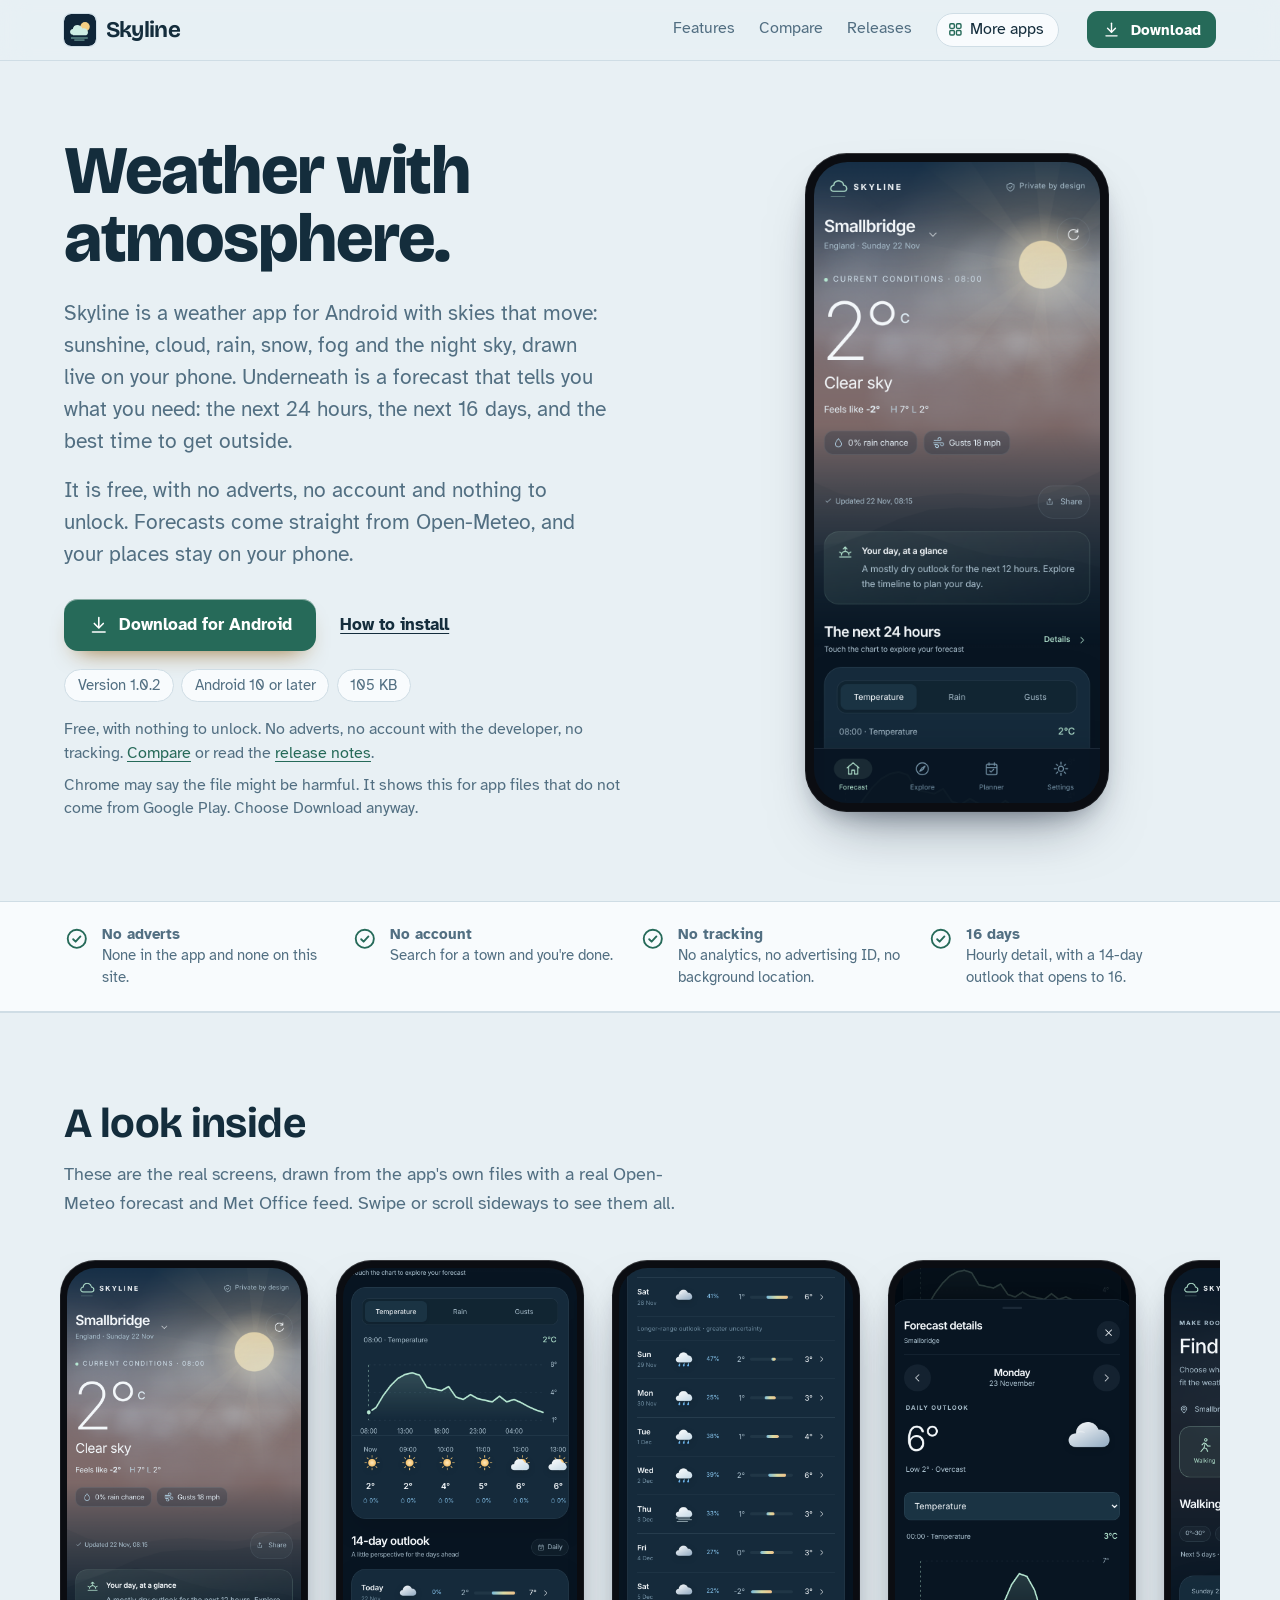
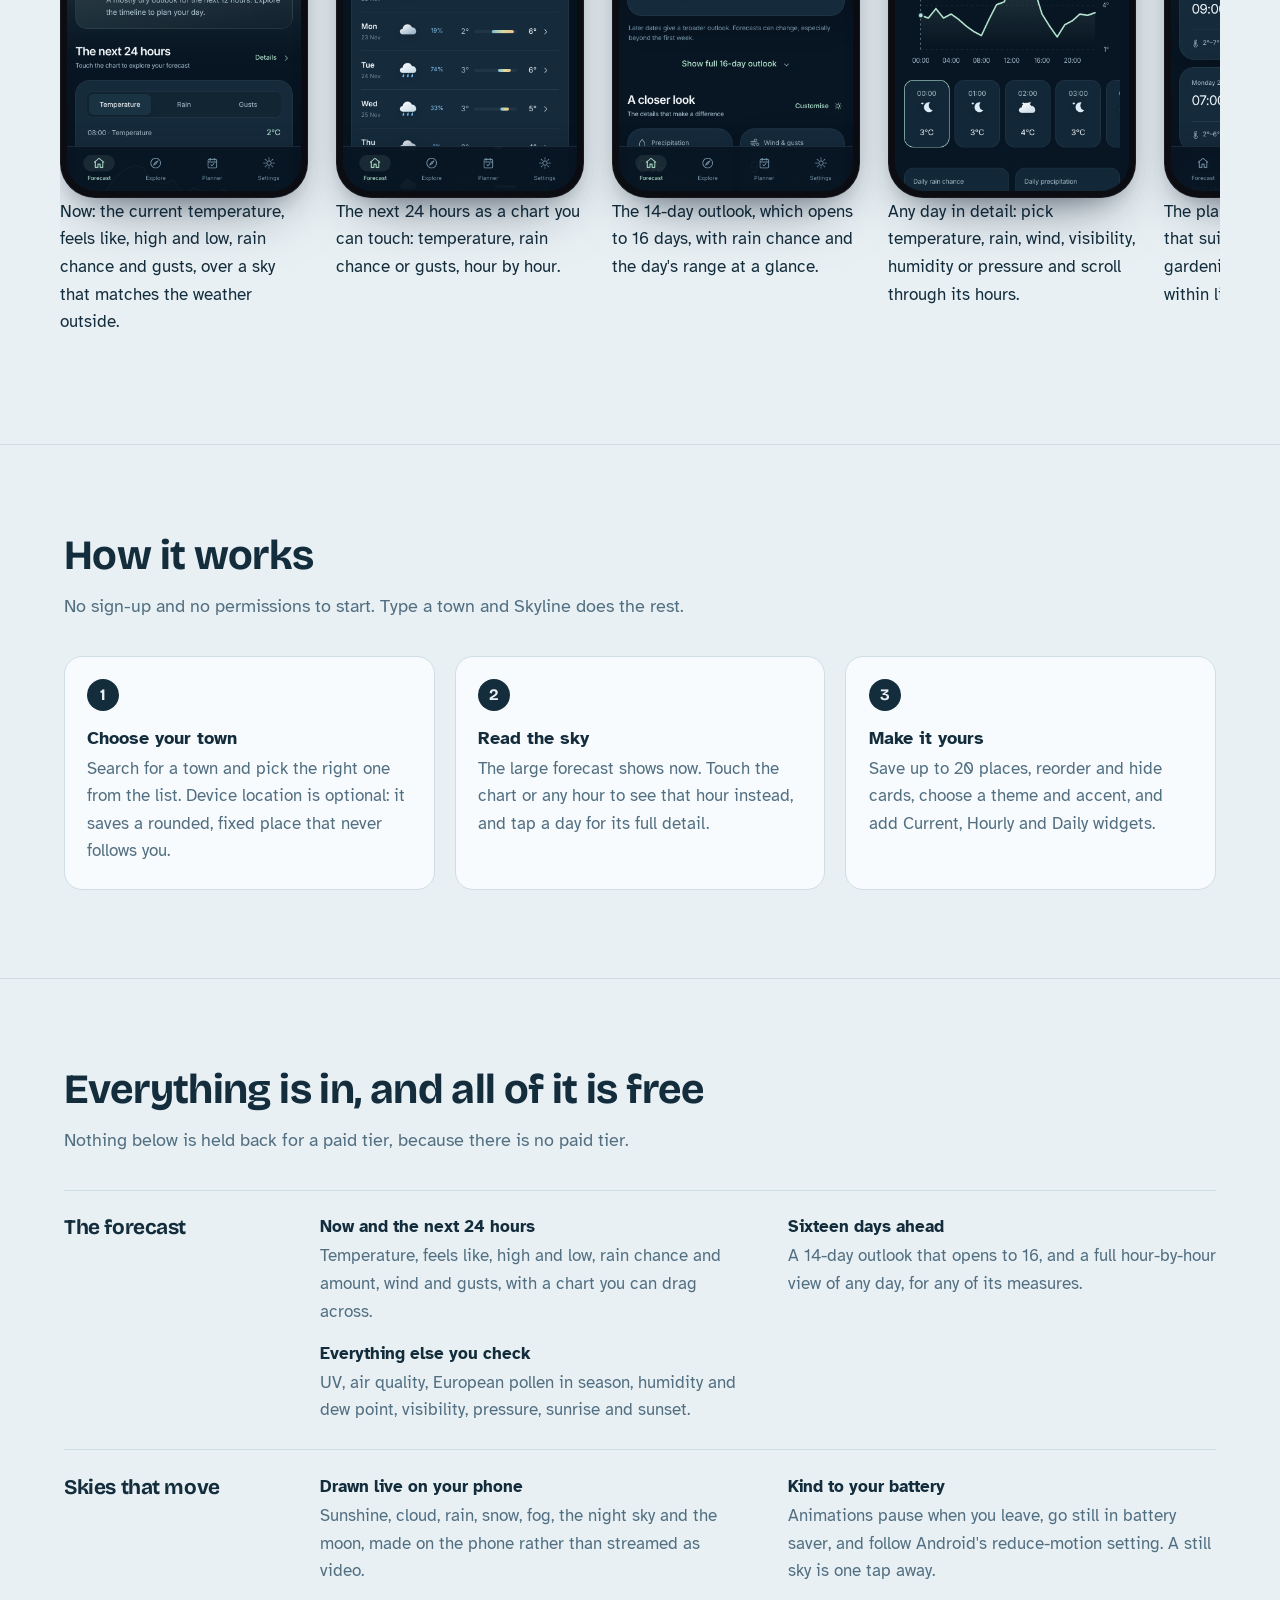
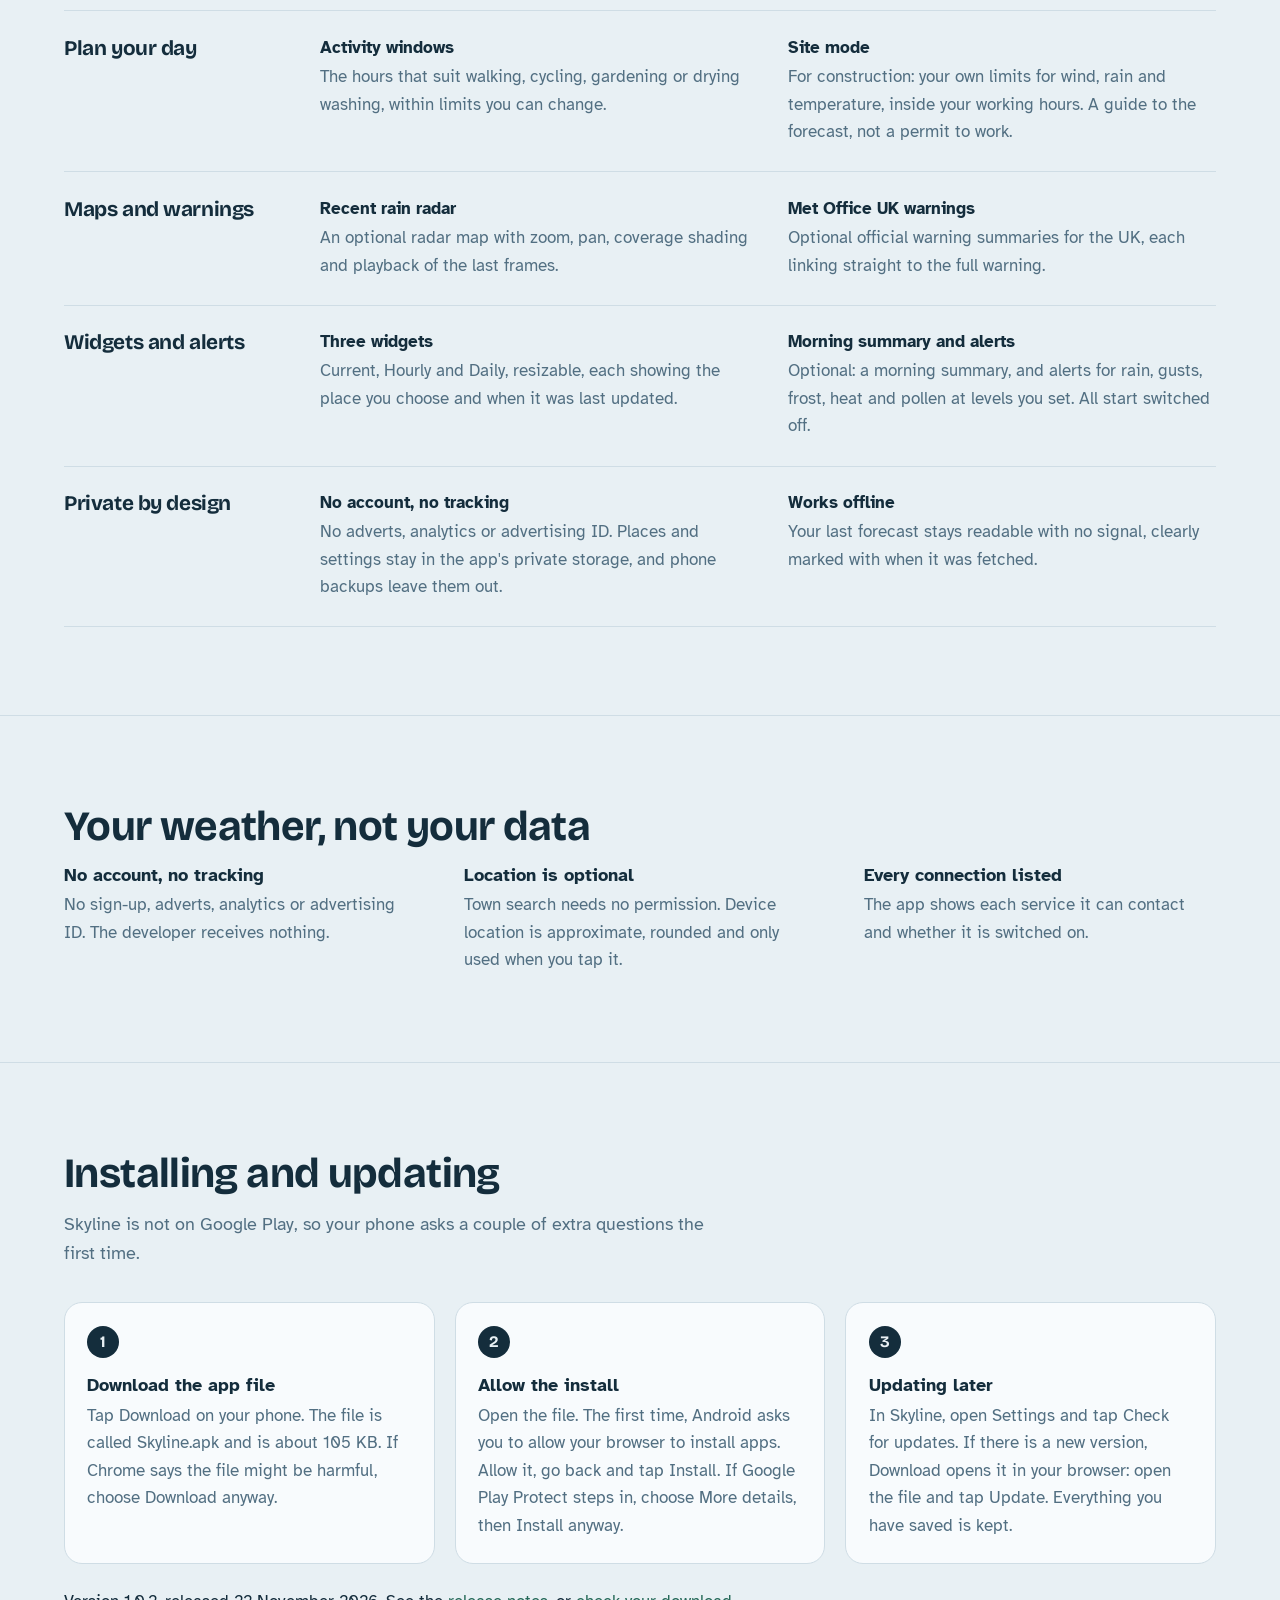
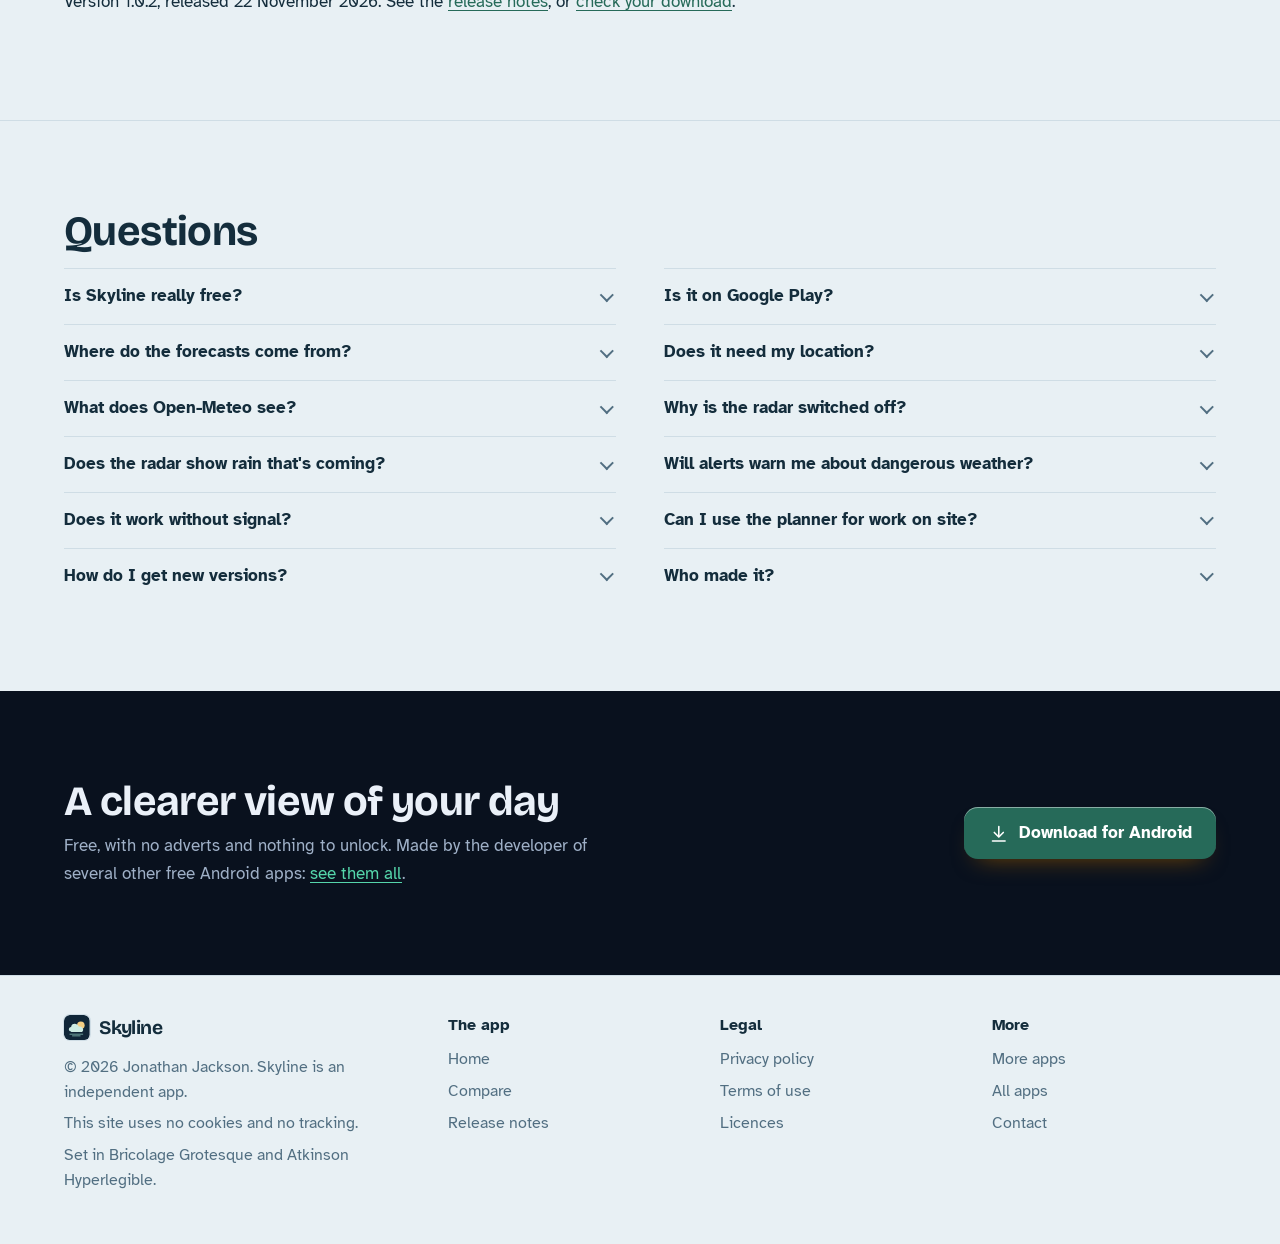
==== commit da274b32: "Skyline 1.0.2" ====
--- a/index.html
+++ b/index.html
@@ -28,8 +28,8 @@
 <link rel="stylesheet" href="./assets/house.css?v=1">
 <link rel="stylesheet" href="./assets/apps-list.css?v=1">
 <script src="./assets/apps-list.js?v=1" defer></script>
-<script type="application/ld+json">{"@context":"https://schema.org","@type":"SoftwareApplication","name":"Skyline","url":"https://customgpter.github.io/skyline/","description":"Skyline is a free Android weather app with live animated skies, hourly charts, a 16-day outlook, air quality and pollen, an activity planner, rain radar, Met Office UK warnings and three widgets. No adverts, no account, no tracking.","applicationCategory":"WeatherApplication","operatingSystem":"Android 10 or later","softwareVersion":"1.0.1","downloadUrl":"https://github.com/CustomGPTer/skyline/releases/latest/download/Skyline.apk","releaseNotes":"https://customgpter.github.io/skyline/releases.html","offers":{"@type":"Offer","price":"0","priceCurrency":"GBP"},"inLanguage":"en-GB","image":"https://customgpter.github.io/skyline/assets/og.png","featureList":["Now and the next 24 hours","Sixteen days ahead","Everything else you check","Drawn live on your phone","Kind to your battery","Activity windows","Site mode","Recent rain radar","Met Office UK warnings","Three widgets","Morning summary and alerts","No account, no tracking"],"author":{"@type":"Person","name":"Jonathan Jackson"}}</script>
-<script type="application/ld+json">{"@context":"https://schema.org","@type":"FAQPage","mainEntity":[{"@type":"Question","name":"Is Skyline really free?","acceptedAnswer":{"@type":"Answer","text":"Yes. There is no paid version, no subscription and no adverts, and nothing in the app is locked."}},{"@type":"Question","name":"Is it on Google Play?","acceptedAnswer":{"@type":"Answer","text":"No. Skyline is a personal project and is downloaded from this site as an Android app file. It needs Android 10 or later and an up-to-date Android System WebView, which comes with every current phone."}},{"@type":"Question","name":"Where do the forecasts come from?","acceptedAnswer":{"@type":"Answer","text":"From Open-Meteo, which combines forecasts from national weather services, including the Met Office's models for the UK. Skyline asks Open-Meteo directly. There is no Skyline server in between."}},{"@type":"Question","name":"Does it need my location?","acceptedAnswer":{"@type":"Answer","text":"No. You can search for a town without giving any permission. If you tap Use approximate location, Android gives Skyline a rough position once, which is rounded to about 2 km and saved as a fixed place. It never follows you and never runs in the background."}},{"@type":"Question","name":"What does Open-Meteo see?","acceptedAnswer":{"@type":"Answer","text":"Your IP address, the town names you search for and the rounded position of each place you look at. Open-Meteo says its troubleshooting logs may hold positions and are deleted after 90 days. Skyline is private, but no weather app that fetches a forecast can be anonymous."}},{"@type":"Question","name":"Why is the radar switched off?","acceptedAnswer":{"@type":"Answer","text":"The radar and the Met Office feed contact other services (RainViewer, OpenStreetMap and the Met Office), so they wait until you turn them on. You can switch each off again in Settings."}},{"@type":"Question","name":"Does the radar show rain that's coming?","acceptedAnswer":{"@type":"Answer","text":"No. It shows the last two hours or so of radar, not a forecast. Clear patches on the map are not a promise of dry weather."}},{"@type":"Question","name":"Will alerts warn me about dangerous weather?","acceptedAnswer":{"@type":"Answer","text":"Skyline's alerts are based on the forecast and checked when Android allows, so they can be late. They are not official warnings and not an emergency service. Official UK warnings are in Explore, and on the Met Office website."}},{"@type":"Question","name":"Does it work without signal?","acceptedAnswer":{"@type":"Answer","text":"Yes. Your last forecast for each place stays on the phone and shows when it was fetched. You need a connection to refresh it."}},{"@type":"Question","name":"Can I use the planner for work on site?","acceptedAnswer":{"@type":"Answer","text":"Site mode helps you see when the forecast meets your own limits for wind, rain and temperature. It does not replace your RAMS, equipment limits, permits or judgement on the day."}},{"@type":"Question","name":"How do I get new versions?","acceptedAnswer":{"@type":"Answer","text":"Open Settings and tap Check for updates. Skyline asks GitHub, downloads the new version if there is one, checks it is genuine, and Android asks you to confirm. Your places and settings are kept."}},{"@type":"Question","name":"Who made it?","acceptedAnswer":{"@type":"Answer","text":"Skyline is made by Jonathan Jackson, an independent developer in the United Kingdom. It is not connected with Open-Meteo, the Met Office, RainViewer or OpenStreetMap."}}]}</script>
+<script type="application/ld+json">{"@context":"https://schema.org","@type":"SoftwareApplication","name":"Skyline","url":"https://customgpter.github.io/skyline/","description":"Skyline is a free Android weather app with live animated skies, hourly charts, a 16-day outlook, air quality and pollen, an activity planner, rain radar, Met Office UK warnings and three widgets. No adverts, no account, no tracking.","applicationCategory":"WeatherApplication","operatingSystem":"Android 10 or later","softwareVersion":"1.0.2","downloadUrl":"https://github.com/CustomGPTer/skyline/releases/latest/download/Skyline.apk","releaseNotes":"https://customgpter.github.io/skyline/releases.html","offers":{"@type":"Offer","price":"0","priceCurrency":"GBP"},"inLanguage":"en-GB","image":"https://customgpter.github.io/skyline/assets/og.png","featureList":["Now and the next 24 hours","Sixteen days ahead","Everything else you check","Drawn live on your phone","Kind to your battery","Activity windows","Site mode","Recent rain radar","Met Office UK warnings","Three widgets","Morning summary and alerts","No account, no tracking"],"author":{"@type":"Person","name":"Jonathan Jackson"}}</script>
+<script type="application/ld+json">{"@context":"https://schema.org","@type":"FAQPage","mainEntity":[{"@type":"Question","name":"Is Skyline really free?","acceptedAnswer":{"@type":"Answer","text":"Yes. There is no paid version, no subscription and no adverts, and nothing in the app is locked."}},{"@type":"Question","name":"Is it on Google Play?","acceptedAnswer":{"@type":"Answer","text":"No. Skyline is a personal project and is downloaded from this site as an Android app file. It needs Android 10 or later and an up-to-date Android System WebView, which comes with every current phone."}},{"@type":"Question","name":"Where do the forecasts come from?","acceptedAnswer":{"@type":"Answer","text":"From Open-Meteo, which combines forecasts from national weather services, including the Met Office's models for the UK. Skyline asks Open-Meteo directly. There is no Skyline server in between."}},{"@type":"Question","name":"Does it need my location?","acceptedAnswer":{"@type":"Answer","text":"No. You can search for a town without giving any permission. If you tap Use approximate location, Android gives Skyline a rough position once, which is rounded to about 2 km and saved as a fixed place. It never follows you and never runs in the background."}},{"@type":"Question","name":"What does Open-Meteo see?","acceptedAnswer":{"@type":"Answer","text":"Your IP address, the town names you search for and the rounded position of each place you look at. Open-Meteo says its troubleshooting logs may hold positions and are deleted after 90 days. Skyline is private, but no weather app that fetches a forecast can be anonymous."}},{"@type":"Question","name":"Why is the radar switched off?","acceptedAnswer":{"@type":"Answer","text":"The radar and the Met Office feed contact other services (RainViewer, OpenStreetMap and the Met Office), so they wait until you turn them on. You can switch each off again in Settings."}},{"@type":"Question","name":"Does the radar show rain that's coming?","acceptedAnswer":{"@type":"Answer","text":"No. It shows the last two hours or so of radar, not a forecast. Clear patches on the map are not a promise of dry weather."}},{"@type":"Question","name":"Will alerts warn me about dangerous weather?","acceptedAnswer":{"@type":"Answer","text":"Skyline's alerts are based on the forecast and checked when Android allows, so they can be late. They are not official warnings and not an emergency service. Official UK warnings are in Explore, and on the Met Office website."}},{"@type":"Question","name":"Does it work without signal?","acceptedAnswer":{"@type":"Answer","text":"Yes. Your last forecast for each place stays on the phone and shows when it was fetched. You need a connection to refresh it."}},{"@type":"Question","name":"Can I use the planner for work on site?","acceptedAnswer":{"@type":"Answer","text":"Site mode helps you see when the forecast meets your own limits for wind, rain and temperature. It does not replace your RAMS, equipment limits, permits or judgement on the day."}},{"@type":"Question","name":"How do I get new versions?","acceptedAnswer":{"@type":"Answer","text":"Open Settings and tap Check for updates. If there is a new version, Download opens it in your browser; open the file and tap Update. It is signed with the same key, so it installs over the old one and keeps your places and settings."}},{"@type":"Question","name":"Who made it?","acceptedAnswer":{"@type":"Answer","text":"Skyline is made by Jonathan Jackson, an independent developer in the United Kingdom. It is not connected with Open-Meteo, the Met Office, RainViewer or OpenStreetMap."}}]}</script>
 </head>
 <body>
 <a class="skip" href="#main">Skip to content</a>
@@ -48,7 +48,7 @@
 <p class="lede">Skyline is a weather app for Android with skies that move: sunshine, cloud, rain, snow, fog and the night sky, drawn live on your phone. Underneath is a forecast that tells you what you need: the next 24 hours, the next 16 days, and the best time to get outside.</p><p class="lede">It is free, with no adverts, no account and nothing to unlock. Forecasts come straight from Open-Meteo, and your places stay on your phone.</p>
 
 <p class="get" id="download"><a class="button" href="https://github.com/CustomGPTer/skyline/releases/latest/download/Skyline.apk"><svg class="ico" viewBox="0 0 24 24" aria-hidden="true"><path d="M12 4v11"/><path d="M7 10.5l5 5 5-5"/><path d="M5 20h14"/></svg>Download for Android</a><a class="aside" href="#install">How to install</a></p>
-<ul class="pills"><li>Version 1.0.1</li><li>Android 10 or later</li><li>109 KB</li></ul>
+<ul class="pills"><li>Version 1.0.2</li><li>Android 10 or later</li><li>105 KB</li></ul>
 <p class="facts">Free, with nothing to unlock. No adverts, no account with the developer, no tracking. <a href="compare.html">Compare</a> or read the <a href="releases.html">release notes</a>.</p>
 <p class="facts">Chrome may say the file might be harmful. It shows this for app files that do not come from Google Play. Choose Download anyway.</p>
 </div>
@@ -95,15 +95,15 @@
 <div class="wrap">
 <h2 id="install-h">Installing and updating</h2>
 <p class="intro">Skyline is not on Google Play, so your phone asks a couple of extra questions the first time.</p>
-<ol class="steps"><li><h3>Download the app file</h3><p>Tap Download on your phone. The file is called Skyline.apk and is about 109 KB. If Chrome says the file might be harmful, choose Download anyway.</p></li><li><h3>Allow the install</h3><p>Open the file. The first time, Android asks you to allow your browser to install apps. Allow it, go back and tap Install. If Google Play Protect steps in, choose More details, then Install anyway.</p></li><li><h3>Updating later</h3><p>In Skyline, open Settings and tap Check for updates. It downloads the new version from GitHub, checks it is genuine, and Android asks you to confirm. Everything you have saved is kept.</p></li></ol>
-<p class="after-table">Version 1.0.1, released 22 November 2026. See the <a href="releases.html">release notes</a>, or <a href="releases.html#checking">check your download</a>.</p>
+<ol class="steps"><li><h3>Download the app file</h3><p>Tap Download on your phone. The file is called Skyline.apk and is about 105 KB. If Chrome says the file might be harmful, choose Download anyway.</p></li><li><h3>Allow the install</h3><p>Open the file. The first time, Android asks you to allow your browser to install apps. Allow it, go back and tap Install. If Google Play Protect steps in, choose More details, then Install anyway.</p></li><li><h3>Updating later</h3><p>In Skyline, open Settings and tap Check for updates. If there is a new version, Download opens it in your browser: open the file and tap Update. Everything you have saved is kept.</p></li></ol>
+<p class="after-table">Version 1.0.2, released 22 November 2026. See the <a href="releases.html">release notes</a>, or <a href="releases.html#checking">check your download</a>.</p>
 </div>
 </section>
 
 <section id="questions" aria-labelledby="questions-h">
 <div class="wrap">
 <h2 id="questions-h">Questions</h2>
-<div class="faq"><details><summary>Is Skyline really free?</summary><p>Yes. There is no paid version, no subscription and no adverts, and nothing in the app is locked.</p></details><details><summary>Is it on Google Play?</summary><p>No. Skyline is a personal project and is downloaded from this site as an Android app file. It needs Android 10 or later and an up-to-date Android System WebView, which comes with every current phone.</p></details><details><summary>Where do the forecasts come from?</summary><p>From Open-Meteo, which combines forecasts from national weather services, including the Met Office's models for the UK. Skyline asks Open-Meteo directly. There is no Skyline server in between.</p></details><details><summary>Does it need my location?</summary><p>No. You can search for a town without giving any permission. If you tap Use approximate location, Android gives Skyline a rough position once, which is rounded to about 2 km and saved as a fixed place. It never follows you and never runs in the background.</p></details><details><summary>What does Open-Meteo see?</summary><p>Your IP address, the town names you search for and the rounded position of each place you look at. Open-Meteo says its troubleshooting logs may hold positions and are deleted after 90 days. Skyline is private, but no weather app that fetches a forecast can be anonymous.</p></details><details><summary>Why is the radar switched off?</summary><p>The radar and the Met Office feed contact other services (RainViewer, OpenStreetMap and the Met Office), so they wait until you turn them on. You can switch each off again in Settings.</p></details><details><summary>Does the radar show rain that&#x27;s coming?</summary><p>No. It shows the last two hours or so of radar, not a forecast. Clear patches on the map are not a promise of dry weather.</p></details><details><summary>Will alerts warn me about dangerous weather?</summary><p>Skyline's alerts are based on the forecast and checked when Android allows, so they can be late. They are not official warnings and not an emergency service. Official UK warnings are in Explore, and on the Met Office website.</p></details><details><summary>Does it work without signal?</summary><p>Yes. Your last forecast for each place stays on the phone and shows when it was fetched. You need a connection to refresh it.</p></details><details><summary>Can I use the planner for work on site?</summary><p>Site mode helps you see when the forecast meets your own limits for wind, rain and temperature. It does not replace your RAMS, equipment limits, permits or judgement on the day.</p></details><details><summary>How do I get new versions?</summary><p>Open Settings and tap Check for updates. Skyline asks GitHub, downloads the new version if there is one, checks it is genuine, and Android asks you to confirm. Your places and settings are kept.</p></details><details><summary>Who made it?</summary><p>Skyline is made by Jonathan Jackson, an independent developer in the United Kingdom. It is not connected with Open-Meteo, the Met Office, RainViewer or OpenStreetMap.</p></details></div>
+<div class="faq"><details><summary>Is Skyline really free?</summary><p>Yes. There is no paid version, no subscription and no adverts, and nothing in the app is locked.</p></details><details><summary>Is it on Google Play?</summary><p>No. Skyline is a personal project and is downloaded from this site as an Android app file. It needs Android 10 or later and an up-to-date Android System WebView, which comes with every current phone.</p></details><details><summary>Where do the forecasts come from?</summary><p>From Open-Meteo, which combines forecasts from national weather services, including the Met Office's models for the UK. Skyline asks Open-Meteo directly. There is no Skyline server in between.</p></details><details><summary>Does it need my location?</summary><p>No. You can search for a town without giving any permission. If you tap Use approximate location, Android gives Skyline a rough position once, which is rounded to about 2 km and saved as a fixed place. It never follows you and never runs in the background.</p></details><details><summary>What does Open-Meteo see?</summary><p>Your IP address, the town names you search for and the rounded position of each place you look at. Open-Meteo says its troubleshooting logs may hold positions and are deleted after 90 days. Skyline is private, but no weather app that fetches a forecast can be anonymous.</p></details><details><summary>Why is the radar switched off?</summary><p>The radar and the Met Office feed contact other services (RainViewer, OpenStreetMap and the Met Office), so they wait until you turn them on. You can switch each off again in Settings.</p></details><details><summary>Does the radar show rain that&#x27;s coming?</summary><p>No. It shows the last two hours or so of radar, not a forecast. Clear patches on the map are not a promise of dry weather.</p></details><details><summary>Will alerts warn me about dangerous weather?</summary><p>Skyline's alerts are based on the forecast and checked when Android allows, so they can be late. They are not official warnings and not an emergency service. Official UK warnings are in Explore, and on the Met Office website.</p></details><details><summary>Does it work without signal?</summary><p>Yes. Your last forecast for each place stays on the phone and shows when it was fetched. You need a connection to refresh it.</p></details><details><summary>Can I use the planner for work on site?</summary><p>Site mode helps you see when the forecast meets your own limits for wind, rain and temperature. It does not replace your RAMS, equipment limits, permits or judgement on the day.</p></details><details><summary>How do I get new versions?</summary><p>Open Settings and tap Check for updates. If there is a new version, Download opens it in your browser; open the file and tap Update. It is signed with the same key, so it installs over the old one and keeps your places and settings.</p></details><details><summary>Who made it?</summary><p>Skyline is made by Jonathan Jackson, an independent developer in the United Kingdom. It is not connected with Open-Meteo, the Met Office, RainViewer or OpenStreetMap.</p></details></div>
 </div>
 </section>
 
